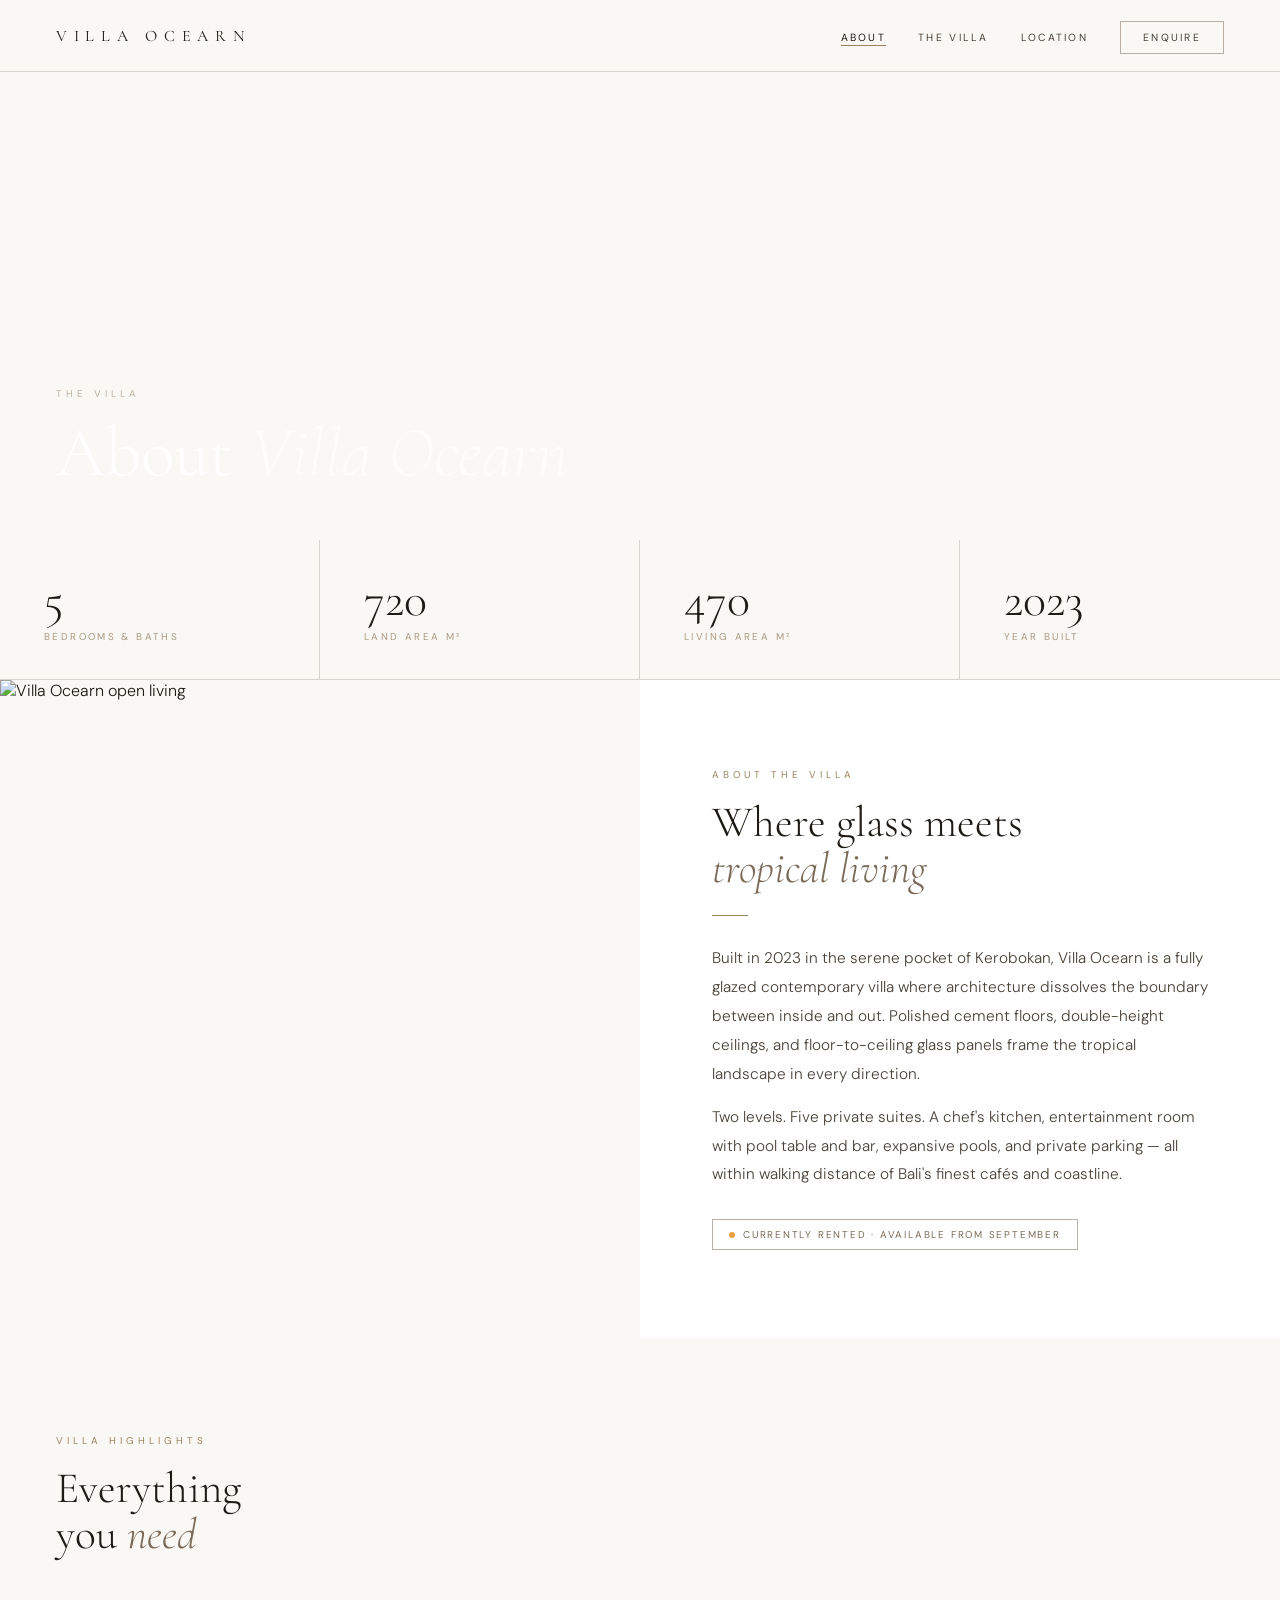
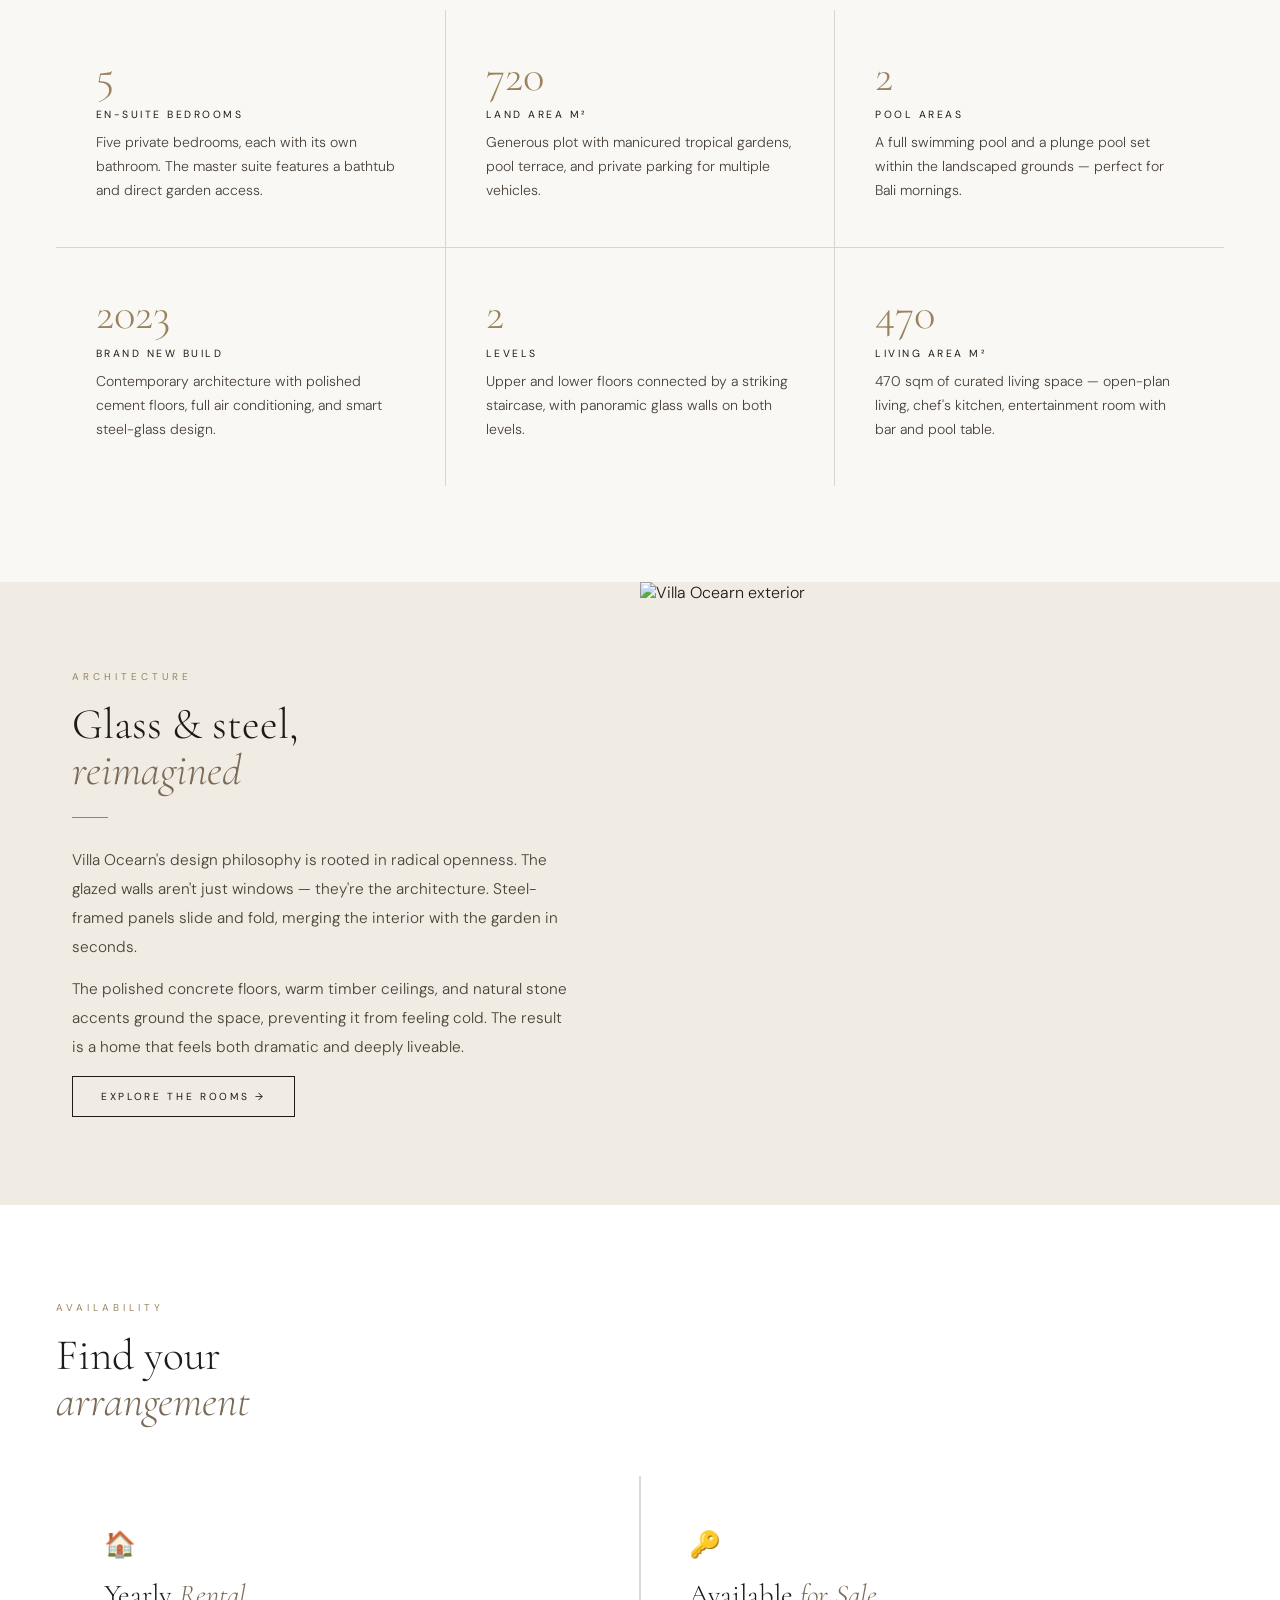
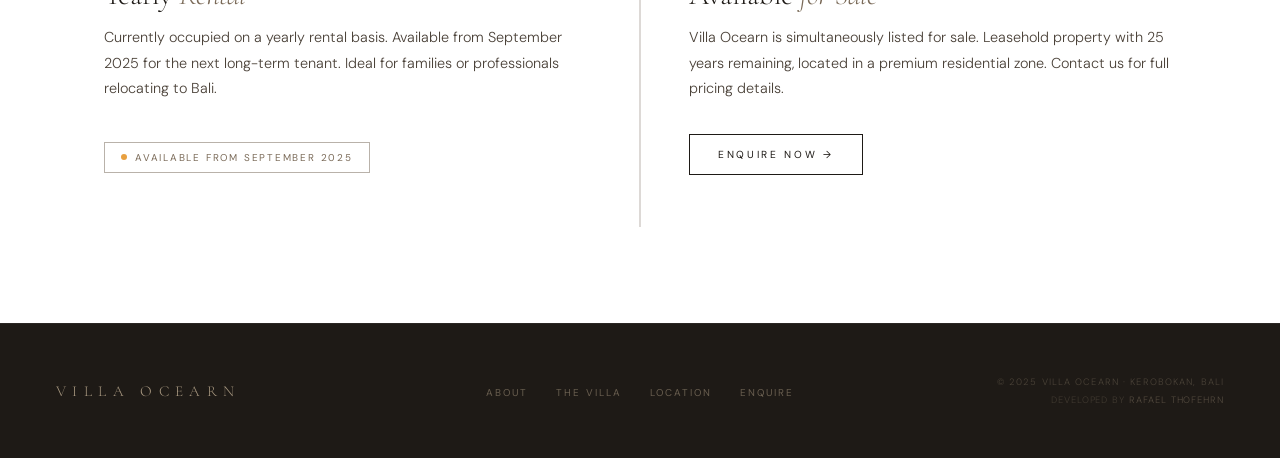
==== about.html @ 399b2f83 "V3" ====
<!DOCTYPE html>
<html lang="en">
<head>
  <meta charset="UTF-8">
  <meta name="viewport" content="width=device-width, initial-scale=1.0">
  <title>About — Villa Ocearn, Kerobokan Bali</title>
  <meta name="description" content="Learn about Villa Ocearn — a brand-new modern glass villa in Kerobokan, Bali. 5 bedrooms, 720m² land, private pool, built 2023.">
  <link rel="preconnect" href="https://fonts.googleapis.com">
  <link rel="preconnect" href="https://fonts.gstatic.com" crossorigin>
  <link href="https://fonts.googleapis.com/css2?family=Cormorant+Garamond:ital,wght@0,300;0,400;1,300;1,400&family=DM+Sans:wght@300;400&display=swap" rel="stylesheet">
  <link rel="stylesheet" href="assets/main.css">
  <style>
    /* ── INTRO SPLIT ── */
    .intro-split {
      display: grid; grid-template-columns: 1fr 1fr;
      min-height: 600px;
    }
    .intro-img { overflow: hidden; }
    .intro-img img { width:100%; height:100%; object-fit:cover; display:block; transition: transform 7s; }
    .intro-img:hover img { transform: scale(1.04); }
    .intro-copy {
      padding: 88px 72px; background: var(--white);
      display: flex; flex-direction: column; justify-content: center;
    }

    /* ── HIGHLIGHTS GRID ── */
    .highlights {
      padding: 96px 56px;
      background: var(--cream);
    }
    .highlights-grid {
      display: grid;
      grid-template-columns: repeat(3, 1fr);
      gap: 1px;
      background: var(--border);
      margin-top: 52px;
    }
    .hl-item {
      background: var(--cream);
      padding: 44px 40px;
    }
    .hl-num {
      font-family: 'Cormorant Garamond', serif;
      font-size: 2.8rem; font-weight: 300;
      color: var(--gold); line-height: 1;
      margin-bottom: 10px;
    }
    .hl-label {
      font-size: 0.65rem; letter-spacing: 0.24em;
      text-transform: uppercase; color: var(--deep);
      font-weight: 400; margin-bottom: 10px;
    }
    .hl-desc { font-size: 0.88rem; line-height: 1.7; color: var(--mid); }

    /* ── STORY SECTION ── */
    .story {
      display: grid; grid-template-columns: 1fr 1fr;
      background: var(--linen);
    }
    .story-img { overflow: hidden; min-height: 480px; }
    .story-img img { width:100%; height:100%; object-fit:cover; display:block; transition: transform 7s; }
    .story-img:hover img { transform: scale(1.04); }
    .story-copy {
      padding: 88px 72px;
      display: flex; flex-direction: column; justify-content: center;
    }

    /* ── AVAILABILITY ── */
    .availability {
      padding: 96px 56px;
      background: var(--white);
    }
    .avail-grid {
      display: grid; grid-template-columns: 1fr 1fr;
      gap: 2px; background: var(--border);
      margin-top: 52px;
    }
    .avail-card {
      background: var(--white);
      padding: 52px 48px;
    }
    .avail-icon {
      font-size: 1.6rem; margin-bottom: 18px;
      display: block;
    }
    .avail-title {
      font-family: 'Cormorant Garamond', serif;
      font-size: 1.8rem; font-weight: 300;
      color: var(--deep); margin-bottom: 14px; line-height: 1.1;
    }
    .avail-title em { font-style: italic; color: var(--warm); }
    .avail-desc { font-size: 0.9rem; line-height: 1.78; color: var(--mid); margin-bottom: 24px; }

    @media (max-width: 960px) {
      .intro-split, .story { grid-template-columns: 1fr; }
      .intro-img, .story-img { aspect-ratio: 16/9; min-height: auto; }
      .intro-copy, .story-copy { padding: 48px 24px; }
      .highlights { padding: 60px 24px; }
      .highlights-grid { grid-template-columns: 1fr 1fr; }
      .availability { padding: 60px 24px; }
      .avail-grid { grid-template-columns: 1fr; }
      .avail-card { padding: 40px 24px; }
    }
    @media (max-width: 540px) {
      .highlights-grid { grid-template-columns: 1fr; }
    }
  </style>
</head>
<body>

<div id="nav-mount"></div>

<!-- PAGE HERO -->
<div class="page-hero">
  <div class="page-hero-bg" style="background-image:url('https://content5.gillesdemunter.com/1027/listing_1027_1721523468_2959.jpg')"></div>
  <div class="page-hero-content">
    <span class="eyebrow">The Villa</span>
    <h1>About <em>Villa Ocearn</em></h1>
  </div>
</div>

<!-- STATS -->
<div class="stats">
  <div class="stat"><div class="stat-n">5</div><div class="stat-l">Bedrooms &amp; Baths</div></div>
  <div class="stat"><div class="stat-n">720</div><div class="stat-l">Land Area m²</div></div>
  <div class="stat"><div class="stat-n">470</div><div class="stat-l">Living Area m²</div></div>
  <div class="stat"><div class="stat-n">2023</div><div class="stat-l">Year Built</div></div>
</div>

<!-- INTRO SPLIT -->
<section class="intro-split">
  <div class="intro-img">
    <img src="https://content1.gillesdemunter.com/1027/listing_1027_1721523468_2959.jpg" alt="Villa Ocearn open living">
  </div>
  <div class="intro-copy reveal">
    <span class="eyebrow">About the Villa</span>
    <h2 class="section-title">Where glass meets<br><em>tropical living</em></h2>
    <div class="divider"></div>
    <p class="body-text">Built in 2023 in the serene pocket of Kerobokan, Villa Ocearn is a fully glazed contemporary villa where architecture dissolves the boundary between inside and out. Polished cement floors, double-height ceilings, and floor-to-ceiling glass panels frame the tropical landscape in every direction.</p>
    <p class="body-text">Two levels. Five private suites. A chef's kitchen, entertainment room with pool table and bar, expansive pools, and private parking — all within walking distance of Bali's finest cafés and coastline.</p>
    <span class="status-chip"><span class="status-dot"></span>Currently rented · Available from September</span>
  </div>
</section>

<!-- HIGHLIGHTS -->
<section class="highlights">
  <div class="reveal">
    <span class="eyebrow">Villa Highlights</span>
    <h2 class="section-title">Everything<br>you <em>need</em></h2>
  </div>
  <div class="highlights-grid">
    <div class="hl-item reveal">
      <div class="hl-num">5</div>
      <div class="hl-label">En-Suite Bedrooms</div>
      <div class="hl-desc">Five private bedrooms, each with its own bathroom. The master suite features a bathtub and direct garden access.</div>
    </div>
    <div class="hl-item reveal">
      <div class="hl-num">720</div>
      <div class="hl-label">Land Area m²</div>
      <div class="hl-desc">Generous plot with manicured tropical gardens, pool terrace, and private parking for multiple vehicles.</div>
    </div>
    <div class="hl-item reveal">
      <div class="hl-num">2</div>
      <div class="hl-label">Pool Areas</div>
      <div class="hl-desc">A full swimming pool and a plunge pool set within the landscaped grounds — perfect for Bali mornings.</div>
    </div>
    <div class="hl-item reveal">
      <div class="hl-num">2023</div>
      <div class="hl-label">Brand New Build</div>
      <div class="hl-desc">Contemporary architecture with polished cement floors, full air conditioning, and smart steel-glass design.</div>
    </div>
    <div class="hl-item reveal">
      <div class="hl-num">2</div>
      <div class="hl-label">Levels</div>
      <div class="hl-desc">Upper and lower floors connected by a striking staircase, with panoramic glass walls on both levels.</div>
    </div>
    <div class="hl-item reveal">
      <div class="hl-num">470</div>
      <div class="hl-label">Living Area m²</div>
      <div class="hl-desc">470 sqm of curated living space — open-plan living, chef's kitchen, entertainment room with bar and pool table.</div>
    </div>
  </div>
</section>

<!-- STORY -->
<section class="story">
  <div class="story-copy reveal">
    <span class="eyebrow">Architecture</span>
    <h2 class="section-title">Glass &amp; steel,<br><em>reimagined</em></h2>
    <div class="divider"></div>
    <p class="body-text">Villa Ocearn's design philosophy is rooted in radical openness. The glazed walls aren't just windows — they're the architecture. Steel-framed panels slide and fold, merging the interior with the garden in seconds.</p>
    <p class="body-text">The polished concrete floors, warm timber ceilings, and natural stone accents ground the space, preventing it from feeling cold. The result is a home that feels both dramatic and deeply liveable.</p>
    <a href="the-villa.html" class="btn-outline">Explore the Rooms →</a>
  </div>
  <div class="story-img">
    <img src="https://content3.gillesdemunter.com/1027/listing_1027_1721523494_1969.jpg" alt="Villa Ocearn exterior">
  </div>
</section>

<!-- AVAILABILITY -->
<section class="availability">
  <div class="reveal">
    <span class="eyebrow">Availability</span>
    <h2 class="section-title">Find your<br><em>arrangement</em></h2>
  </div>
  <div class="avail-grid">
    <div class="avail-card reveal">
      <span class="avail-icon">🏠</span>
      <h3 class="avail-title">Yearly <em>Rental</em></h3>
      <p class="avail-desc">Currently occupied on a yearly rental basis. Available from September 2025 for the next long-term tenant. Ideal for families or professionals relocating to Bali.</p>
      <span class="status-chip"><span class="status-dot"></span>Available from September 2025</span>
    </div>
    <div class="avail-card reveal">
      <span class="avail-icon">🔑</span>
      <h3 class="avail-title">Available <em>for Sale</em></h3>
      <p class="avail-desc">Villa Ocearn is simultaneously listed for sale. Leasehold property with 25 years remaining, located in a premium residential zone. Contact us for full pricing details.</p>
      <a href="enquire.html" class="btn-outline" style="margin-top:8px">Enquire Now →</a>
    </div>
  </div>
</section>

<div id="footer-mount"></div>
<script src="assets/components.js"></script>
</body>
</html>
---- assets/main.css ----
/* ═══════════════════════════════════════════════════════
   VILLA OCEARN — main.css
   Shared styles across all pages
   ═══════════════════════════════════════════════════════ */

*, *::before, *::after { margin: 0; padding: 0; box-sizing: border-box; }

:root {
  --cream:   #FAF8F5;
  --white:   #FFFFFF;
  --linen:   #F0EBE3;
  --stone:   #A89880;        /* bumped contrast from C4B8A8 */
  --warm:    #7A6A58;        /* bumped contrast */
  --deep:    #1E1A16;        /* richer black */
  --mid:     #4A4138;        /* bumped from 5A5148 */
  --gold:    #9A8460;        /* bumped from B09A7A */
  --border:  rgba(100,85,68,0.22);   /* more visible */
  --border-strong: rgba(100,85,68,0.45);
}

html { scroll-behavior: smooth; }

body {
  background: var(--cream);
  color: var(--deep);
  font-family: 'DM Sans', sans-serif;
  font-weight: 300;
  overflow-x: hidden;
  -webkit-font-smoothing: antialiased;
}

/* ─── NAV ─── */
nav {
  position: fixed;
  top: 0; left: 0; right: 0;
  z-index: 200;
  display: flex;
  justify-content: space-between;
  align-items: center;
  padding: 0 56px;
  height: 72px;
  background: rgba(250,248,245,0.95);
  backdrop-filter: blur(18px);
  border-bottom: 1px solid var(--border);
  transition: background 0.4s, border-color 0.4s;
}
nav.on-hero {
  background: transparent;
  border-bottom-color: transparent;
}
nav.on-hero .nav-logo { color: #fff; }
nav.on-hero .nav-links a { color: rgba(255,255,255,0.78); }
nav.on-hero .nav-links a:hover { color: #fff; }
nav.on-hero .nav-cta-link { border-color: rgba(255,255,255,0.55) !important; color: #fff !important; }
nav.on-hero .hamburger span { background: #fff; }

.nav-logo {
  font-family: 'Cormorant Garamond', serif;
  font-size: 1rem;
  font-weight: 400;
  letter-spacing: 0.42em;
  text-transform: uppercase;
  color: var(--deep);
  text-decoration: none;
  cursor: pointer;
  transition: color 0.3s;
  background: none;
  border: none;
  font-family: 'Cormorant Garamond', serif;
}
.nav-links {
  display: flex;
  gap: 32px;
  list-style: none;
  align-items: center;
}
.nav-links a {
  font-size: 0.65rem;       /* slightly larger */
  letter-spacing: 0.22em;
  text-transform: uppercase;
  color: var(--mid);
  text-decoration: none;
  font-family: 'DM Sans', sans-serif;
  font-weight: 400;         /* bumped from 300 */
  transition: color 0.3s;
}
.nav-links a:hover,
.nav-links a.active { color: var(--deep); }
.nav-links a.active { border-bottom: 1px solid var(--gold); padding-bottom: 1px; }
.nav-cta-link {
  padding: 9px 22px !important;
  border: 1px solid var(--border-strong) !important;
  transition: background 0.3s, color 0.3s, border-color 0.3s !important;
}
.nav-cta-link:hover { background: var(--deep) !important; color: var(--cream) !important; border-color: var(--deep) !important; }

.hamburger {
  display: none;
  flex-direction: column;
  gap: 5px;
  cursor: pointer;
  padding: 4px;
  background: none;
  border: none;
}
.hamburger span {
  display: block;
  width: 24px;
  height: 1.5px;
  background: var(--deep);
  transition: transform 0.35s, opacity 0.35s, background 0.3s;
}
.hamburger.open span:nth-child(1) { transform: translateY(6.5px) rotate(45deg); }
.hamburger.open span:nth-child(2) { opacity: 0; }
.hamburger.open span:nth-child(3) { transform: translateY(-6.5px) rotate(-45deg); }

.mobile-menu {
  display: none;
  position: fixed; inset: 0;
  background: var(--cream);
  z-index: 250;
  flex-direction: column;
  align-items: center;
  justify-content: center;
  gap: 28px;
}
.mobile-menu.open { display: flex; }
.mobile-menu a {
  font-family: 'Cormorant Garamond', serif;
  font-size: 2.6rem;
  font-weight: 300;
  letter-spacing: 0.06em;
  color: var(--deep);
  text-decoration: none;
  transition: color 0.3s;
}
.mobile-menu a:hover { color: var(--warm); }
.mobile-menu .m-loc {
  font-family: 'DM Sans', sans-serif;
  font-size: 0.65rem;
  font-weight: 400;
  letter-spacing: 0.32em;
  text-transform: uppercase;
  color: var(--stone);
  margin-top: -16px;
}

/* ─── FOOTER ─── */
footer {
  padding: 52px 56px;
  background: var(--deep);
  display: grid;
  grid-template-columns: 1fr auto 1fr;
  align-items: center;
  gap: 24px;
  border-top: 1px solid rgba(255,255,255,0.06);
}
.foot-logo {
  font-family: 'Cormorant Garamond', serif;
  font-size: 0.95rem;
  font-weight: 300;
  letter-spacing: 0.42em;
  text-transform: uppercase;
  color: var(--stone);
}
.foot-nav {
  display: flex;
  gap: 28px;
  list-style: none;
  justify-content: center;
}
.foot-nav a {
  font-size: 0.62rem;
  letter-spacing: 0.2em;
  text-transform: uppercase;
  color: rgba(168,152,128,0.55);
  text-decoration: none;
  font-weight: 400;
  transition: color 0.3s;
}
.foot-nav a:hover { color: var(--stone); }
.foot-meta {
  display: flex;
  flex-direction: column;
  align-items: flex-end;
  gap: 6px;
}
.foot-copy {
  font-size: 0.58rem;
  letter-spacing: 0.12em;
  color: rgba(168,152,128,0.32);
  text-transform: uppercase;
}
.foot-credit {
  font-size: 0.58rem;
  letter-spacing: 0.1em;
  color: rgba(168,152,128,0.25);
  text-transform: uppercase;
}
.foot-credit a {
  color: rgba(168,152,128,0.38);
  text-decoration: none;
  transition: color 0.3s;
}
.foot-credit a:hover { color: var(--stone); }

/* ─── SHARED TYPOGRAPHY ─── */
.eyebrow {
  display: block;
  font-size: 0.62rem;        /* bumped */
  letter-spacing: 0.4em;
  text-transform: uppercase;
  color: var(--gold);
  margin-bottom: 18px;
  font-weight: 400;
}
.section-title {
  font-family: 'Cormorant Garamond', serif;
  font-size: clamp(2rem, 3.4vw, 3.2rem);
  font-weight: 300;
  line-height: 1.06;
  color: var(--deep);
  margin-bottom: 24px;
}
.section-title em { font-style: italic; color: var(--warm); }
.divider { width: 36px; height: 1px; background: var(--gold); margin-bottom: 28px; }
.body-text {
  font-size: 0.96rem;
  line-height: 1.88;
  color: var(--mid);
  margin-bottom: 14px;
}

/* ─── SHARED BUTTONS ─── */
.btn-outline {
  display: inline-flex;
  align-items: center;
  gap: 10px;
  padding: 13px 28px;
  border: 1.5px solid var(--deep);   /* thicker border */
  color: var(--deep);
  font-family: 'DM Sans', sans-serif;
  font-size: 0.64rem;
  letter-spacing: 0.26em;
  text-transform: uppercase;
  text-decoration: none;
  cursor: pointer;
  background: none;
  font-weight: 400;
  transition: background 0.3s, color 0.3s;
  width: fit-content;
}
.btn-outline:hover { background: var(--deep); color: var(--cream); }

.btn-main {
  display: inline-flex;
  align-items: center;
  gap: 12px;
  padding: 17px 42px;
  background: var(--cream);
  color: var(--deep);
  font-family: 'DM Sans', sans-serif;
  font-size: 0.66rem;
  letter-spacing: 0.28em;
  text-transform: uppercase;
  text-decoration: none;
  font-weight: 400;
  transition: background 0.3s;
}
.btn-main:hover { background: var(--linen); }
.btn-main.dark { background: var(--deep); color: var(--cream); }
.btn-main.dark:hover { background: var(--mid); }

/* ─── SHARED TAGS ─── */
.tags { display: flex; flex-wrap: wrap; gap: 8px; }
.tag {
  font-size: 0.62rem;       /* bumped */
  letter-spacing: 0.16em;
  text-transform: uppercase;
  padding: 6px 15px;
  border: 1px solid var(--border-strong);
  color: var(--mid);
  font-weight: 400;
  transition: border-color 0.3s, color 0.3s;
}
.tag:hover { border-color: var(--warm); color: var(--warm); }

/* ─── SHARED LABELS ─── */
.nearby-lbl {
  display: block;
  font-size: 0.6rem;
  letter-spacing: 0.38em;
  text-transform: uppercase;
  color: var(--gold);
  margin: 22px 0 10px;
  font-weight: 400;
}
.status-chip {
  display: inline-flex;
  align-items: center;
  gap: 8px;
  font-size: 0.62rem;
  letter-spacing: 0.18em;
  text-transform: uppercase;
  color: var(--warm);
  border: 1px solid var(--border-strong);
  padding: 8px 16px;
  margin-top: 16px;
  width: fit-content;
  font-weight: 400;
}
.status-dot { width: 6px; height: 6px; border-radius: 50%; background: #e8a040; flex-shrink: 0; }

/* ─── SCROLL REVEAL ─── */
.reveal {
  opacity: 0;
  transform: translateY(18px);
  transition: opacity 0.72s ease, transform 0.72s ease;
}
.reveal.vis { opacity: 1; transform: none; }

/* ─── STATS STRIP ─── */
.stats {
  display: grid;
  grid-template-columns: repeat(4, 1fr);
  border-bottom: 1px solid var(--border);
}
.stat {
  padding: 36px 44px;
  border-right: 1px solid var(--border);
  opacity: 0;
  transform: translateY(14px);
  transition: opacity 0.6s, transform 0.6s;
}
.stat:last-child { border-right: none; }
.stat.vis { opacity: 1; transform: none; }
.stat-n {
  font-family: 'Cormorant Garamond', serif;
  font-size: 3rem;
  font-weight: 300;
  color: var(--deep);
  line-height: 1;
  margin-bottom: 6px;
}
.stat-l {
  font-size: 0.62rem;    /* bumped */
  letter-spacing: 0.24em;
  text-transform: uppercase;
  color: var(--stone);
  font-weight: 400;
}

/* ─── PAGE HERO (inner pages) ─── */
.page-hero {
  position: relative;
  height: 52vh;
  min-height: 360px;
  display: flex;
  align-items: flex-end;
  overflow: hidden;
  margin-top: 72px;
}
.page-hero-bg {
  position: absolute; inset: 0;
  background-size: cover;
  background-position: center;
  filter: brightness(0.4);
  transition: transform 8s ease;
}
.page-hero:hover .page-hero-bg { transform: scale(1.04); }
.page-hero-content {
  position: relative; z-index: 2;
  padding: 0 56px 52px;
}
.page-hero-content .eyebrow { color: rgba(168,152,128,0.7); }
.page-hero-content h1 {
  font-family: 'Cormorant Garamond', serif;
  font-size: clamp(2.6rem, 5.5vw, 4.8rem);
  font-weight: 300;
  color: #fff;
  line-height: 1;
}
.page-hero-content h1 em { font-style: italic; color: rgba(255,255,255,0.65); }

/* ─── LIGHTBOX ─── */
.lightbox {
  display: none; position: fixed; inset: 0;
  z-index: 1000;
  background: rgba(18,14,11,0.97);
  align-items: center; justify-content: center; flex-direction: column;
}
.lightbox.open { display: flex; }
.lb-img { max-width: 86vw; max-height: 78vh; object-fit: contain; }
.lb-close {
  position: absolute; top: 24px; right: 30px;
  background: none; border: none;
  color: rgba(168,152,128,0.65);
  font-size: 0.64rem; letter-spacing: 0.24em;
  text-transform: uppercase; cursor: pointer;
  font-family: 'DM Sans', sans-serif;
  font-weight: 400;
  transition: color 0.3s;
}
.lb-close:hover { color: var(--cream); }
.lb-nav { display: flex; gap: 10px; margin-top: 18px; }
.lb-btn {
  background: none; border: 1px solid rgba(168,152,128,0.25);
  color: rgba(168,152,128,0.65); padding: 9px 20px;
  font-size: 0.6rem; letter-spacing: 0.24em; text-transform: uppercase;
  cursor: pointer; font-family: 'DM Sans', sans-serif;
  font-weight: 400;
  transition: all 0.3s;
}
.lb-btn:hover { border-color: var(--cream); color: var(--cream); }
.lb-ct { font-size: 0.6rem; letter-spacing: 0.24em; color: rgba(168,152,128,0.38); margin-top: 12px; font-family: 'DM Sans', sans-serif; }

/* ─── AMENITIES CAROUSEL ─── */
.carousel-wrap { overflow: hidden; }
.carousel-track {
  display: flex;
  gap: 20px;
  transition: transform 0.6s cubic-bezier(.4,0,.2,1);
}
.amenity-card {
  background: var(--white);
  overflow: hidden;
  border: 1px solid var(--border);
  flex-shrink: 0;
}
.amenity-img {
  width: 100%; aspect-ratio: 4/3;
  object-fit: cover; display: block;
  transition: transform 0.6s;
}
.amenity-card:hover .amenity-img { transform: scale(1.04); }
.amenity-info { padding: 22px 26px 28px; }
.amenity-name {
  font-size: 0.65rem;     /* bumped */
  letter-spacing: 0.24em;
  text-transform: uppercase;
  color: var(--deep);
  font-weight: 400;
  margin-bottom: 9px;
}
.amenity-desc { font-size: 0.88rem; line-height: 1.7; color: var(--mid); }

.carousel-controls {
  display: flex;
  justify-content: space-between;
  align-items: center;
  padding: 24px 0 0;
}
.carousel-dots { display: flex; gap: 6px; }
.cdot {
  width: 22px; height: 1.5px;   /* slightly thicker */
  background: var(--stone);
  cursor: pointer;
  transition: width 0.3s, background 0.3s;
}
.cdot.active { width: 46px; background: var(--deep); }
.cnav { display: flex; gap: 8px; }
.cnav-btn {
  width: 44px; height: 44px;
  border: 1.5px solid var(--border-strong);
  background: none; cursor: pointer;
  display: flex; align-items: center; justify-content: center;
  color: var(--mid); font-size: 1rem;
  transition: background 0.3s, border-color 0.3s, color 0.3s;
}
.cnav-btn:hover { background: var(--deep); border-color: var(--deep); color: #fff; }

/* ─── GALLERY GRID TYPES ─── */
.gg { display: grid; gap: 4px; }
.gg.c2 { grid-template-columns: 1fr 1fr; }
.gg.c3 { grid-template-columns: repeat(3, 1fr); }
.gg.c4 { grid-template-columns: repeat(4, 1fr); }
.gg.mx  { grid-template-columns: 7fr 5fr; }
.gg.mx2 { grid-template-columns: 5fr 7fr; }
.gg.c2  .gi { aspect-ratio: 3/2; }
.gg.c3  .gi { aspect-ratio: 4/3; }
.gg.c4  .gi { aspect-ratio: 4/3; }
.gg.mx  .gi:first-child { aspect-ratio: 16/10; }
.gg.mx  .gi:last-child  { aspect-ratio: 3/4; }
.gg.mx2 .gi:first-child { aspect-ratio: 3/4; }
.gg.mx2 .gi:last-child  { aspect-ratio: 16/10; }
.row-gap { margin-bottom: 4px; }

.gi { overflow: hidden; position: relative; cursor: pointer; }
.gi img { width:100%; height:100%; object-fit:cover; display:block; transition: transform 0.6s cubic-bezier(.25,.46,.45,.94); }
.gi:hover img { transform: scale(1.05); }
.gi .ov { position:absolute; inset:0; background:rgba(30,26,22,0); display:flex; align-items:center; justify-content:center; transition: background 0.4s; }
.gi:hover .ov { background: rgba(30,26,22,0.18); }
.ov-plus {
  width: 38px; height: 38px;
  border: 1px solid rgba(255,255,255,0);
  border-radius: 50%;
  display: flex; align-items: center; justify-content: center;
  color: rgba(255,255,255,0); font-size: 1.1rem;
  transition: all 0.4s;
}
.gi:hover .ov-plus { border-color: rgba(255,255,255,0.8); color: rgba(255,255,255,0.9); }

/* ─── ENQUIRY SECTION ─── */
.enquiry-section {
  position: relative;
  overflow: hidden;
  min-height: 55vh;
  display: flex;
  align-items: center;
  justify-content: center;
}
.enq-bg {
  position: absolute; inset: 0;
  background-size: cover; background-position: center;
  filter: brightness(0.26) saturate(0.7);
}
.enq-content {
  position: relative; z-index: 2;
  text-align: center;
  padding: 80px 24px;
}
.enq-content .eyebrow { color: rgba(168,152,128,0.7); text-align: center; }
.enq-title {
  font-family: 'Cormorant Garamond', serif;
  font-size: clamp(3rem, 6.5vw, 6rem);
  font-weight: 300;
  color: #fff;
  line-height: 1;
  margin-bottom: 16px;
}
.enq-title em { font-style: italic; color: rgba(168,152,128,0.85); }
.enq-sub {
  font-size: 0.7rem;
  letter-spacing: 0.26em;
  text-transform: uppercase;
  color: rgba(168,152,128,0.55);
  margin-bottom: 32px;
  font-weight: 400;
}
.enq-status {
  display: inline-flex;
  align-items: center;
  gap: 8px;
  font-size: 0.62rem;
  letter-spacing: 0.18em;
  text-transform: uppercase;
  color: rgba(168,152,128,0.6);
  border: 1px solid rgba(168,152,128,0.22);
  padding: 8px 18px;
  margin-bottom: 36px;
  font-weight: 400;
}
.enq-status::before { content: ''; width: 6px; height: 6px; border-radius: 50%; background: #e8a040; }

/* ─── RESPONSIVE ─── */
@media (max-width: 960px) {
  nav { padding: 0 24px; }
  .nav-links { display: none; }
  .hamburger { display: flex; }

  footer { grid-template-columns: 1fr; gap: 20px; padding: 40px 24px; }
  .foot-nav { justify-content: flex-start; flex-wrap: wrap; }
  .foot-meta { align-items: flex-start; }

  .stats { grid-template-columns: 1fr 1fr; }
  .stat:nth-child(2) { border-right: none; }
  .stat:nth-child(3) { border-right: 1px solid var(--border); }

  .page-hero-content { padding: 0 24px 36px; }

  .gg.c3, .gg.c4 { grid-template-columns: 1fr 1fr; }
  .gg.mx, .gg.mx2 { grid-template-columns: 1fr; }
  .gg.mx .gi:first-child, .gg.mx .gi:last-child,
  .gg.mx2 .gi:first-child, .gg.mx2 .gi:last-child { aspect-ratio: 16/9; }
}
@media (max-width: 540px) {
  .gg.c2, .gg.c3, .gg.c4 { grid-template-columns: 1fr; }
  .gg.c2 .gi, .gg.c3 .gi, .gg.c4 .gi { aspect-ratio: 16/9; }
  .stat { padding: 22px 20px; }
  .stat-n { font-size: 2.4rem; }
}
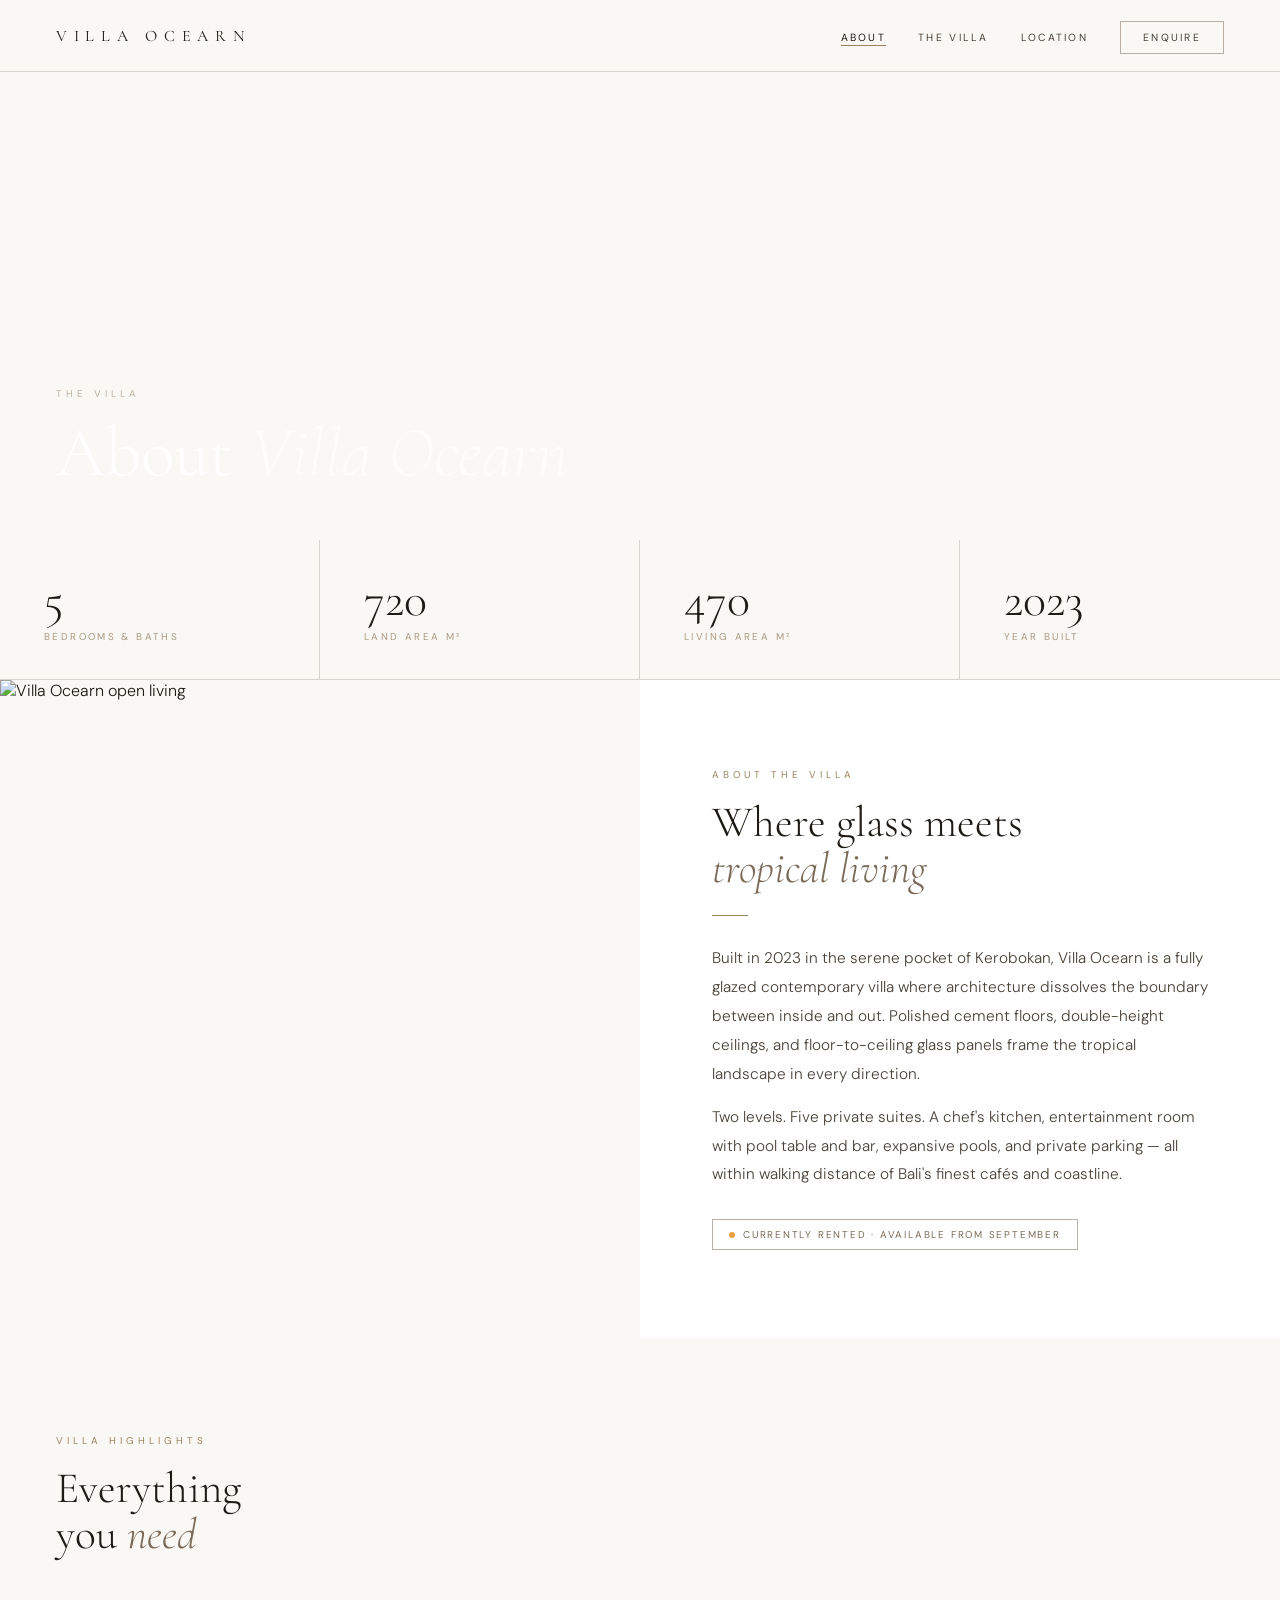
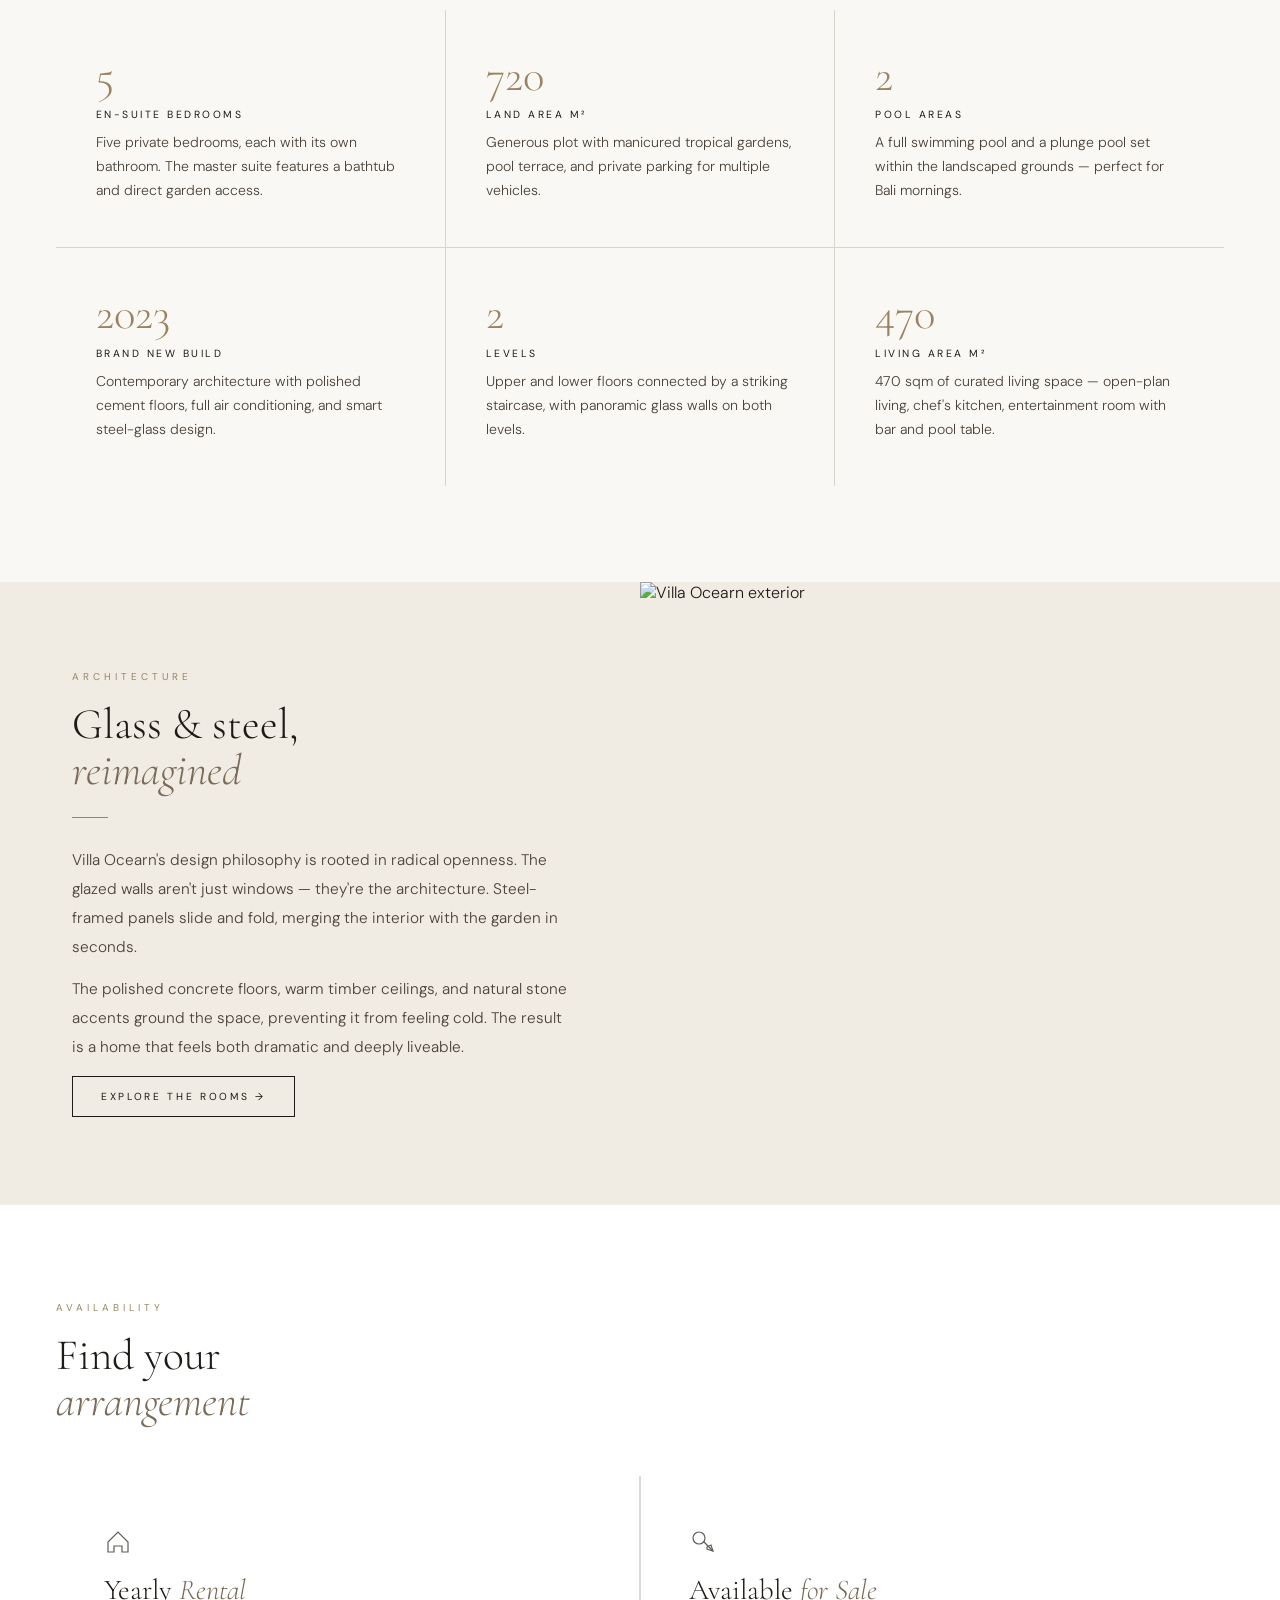
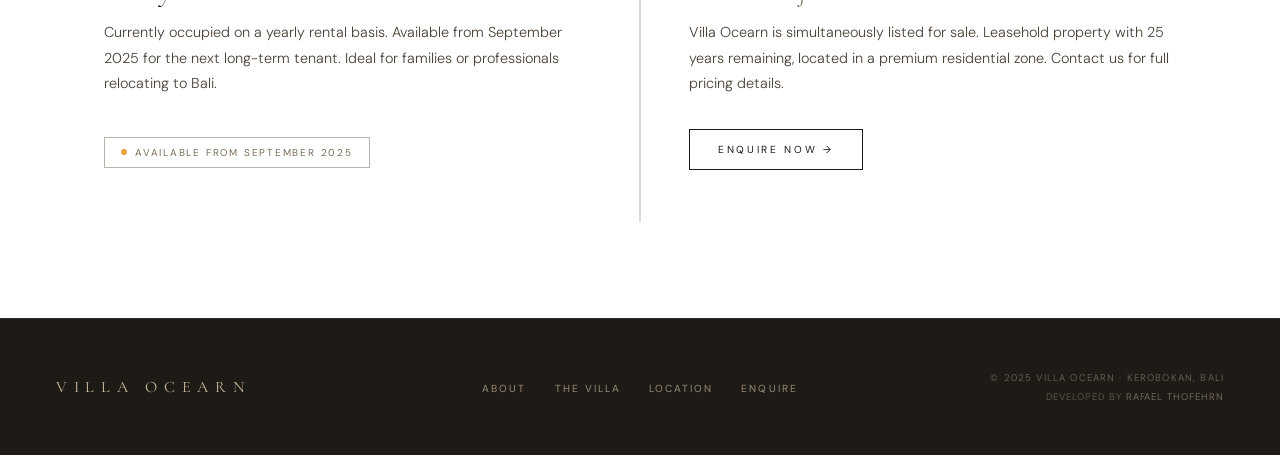
==== commit 3833dcfd: "v4" ====
--- a/about.html
+++ b/about.html
@@ -205,13 +205,19 @@
   </div>
   <div class="avail-grid">
     <div class="avail-card reveal">
-      <span class="avail-icon">🏠</span>
+      <svg class="icon-minimal" width="28" height="28" viewBox="0 0 28 28" fill="none" xmlns="http://www.w3.org/2000/svg">
+        <path d="M4 14L14 4L24 14V24H18V18H10V24H4V14Z" stroke="#2C2620" stroke-width="1.2" fill="none"/>
+      </svg>
       <h3 class="avail-title">Yearly <em>Rental</em></h3>
       <p class="avail-desc">Currently occupied on a yearly rental basis. Available from September 2025 for the next long-term tenant. Ideal for families or professionals relocating to Bali.</p>
       <span class="status-chip"><span class="status-dot"></span>Available from September 2025</span>
     </div>
     <div class="avail-card reveal">
-      <span class="avail-icon">🔑</span>
+      <svg class="icon-minimal" width="28" height="28" viewBox="0 0 28 28" fill="none" xmlns="http://www.w3.org/2000/svg">
+        <circle cx="10" cy="10" r="6" stroke="#2C2620" stroke-width="1.2" fill="none"/>
+        <path d="M14.5 13.5L24 23" stroke="#2C2620" stroke-width="1.2"/>
+        <path d="M18 19L22 17L24 23L18 21L18 19Z" stroke="#2C2620" stroke-width="1.2" fill="none"/>
+      </svg>
       <h3 class="avail-title">Available <em>for Sale</em></h3>
       <p class="avail-desc">Villa Ocearn is simultaneously listed for sale. Leasehold property with 25 years remaining, located in a premium residential zone. Contact us for full pricing details.</p>
       <a href="enquire.html" class="btn-outline" style="margin-top:8px">Enquire Now →</a>
--- a/assets/main.css
+++ b/assets/main.css
@@ -153,15 +153,15 @@
   grid-template-columns: 1fr auto 1fr;
   align-items: center;
   gap: 24px;
-  border-top: 1px solid rgba(255,255,255,0.06);
+  border-top: 1px solid rgba(255,255,255,0.08);
 }
 .foot-logo {
   font-family: 'Cormorant Garamond', serif;
-  font-size: 0.95rem;
-  font-weight: 300;
+  font-size: 1rem;
+  font-weight: 400;
   letter-spacing: 0.42em;
   text-transform: uppercase;
-  color: var(--stone);
+  color: #C8B99A;           /* stronger, warm off-white */
 }
 .foot-nav {
   display: flex;
@@ -170,15 +170,15 @@
   justify-content: center;
 }
 .foot-nav a {
-  font-size: 0.62rem;
+  font-size: 0.64rem;
   letter-spacing: 0.2em;
   text-transform: uppercase;
-  color: rgba(168,152,128,0.55);
+  color: rgba(200,185,154,0.72);   /* clearly readable */
   text-decoration: none;
   font-weight: 400;
   transition: color 0.3s;
 }
-.foot-nav a:hover { color: var(--stone); }
+.foot-nav a:hover { color: #C8B99A; }
 .foot-meta {
   display: flex;
   flex-direction: column;
@@ -186,23 +186,23 @@
   gap: 6px;
 }
 .foot-copy {
-  font-size: 0.58rem;
+  font-size: 0.6rem;
   letter-spacing: 0.12em;
-  color: rgba(168,152,128,0.32);
+  color: rgba(200,185,154,0.5);
   text-transform: uppercase;
 }
 .foot-credit {
-  font-size: 0.58rem;
+  font-size: 0.6rem;
   letter-spacing: 0.1em;
-  color: rgba(168,152,128,0.25);
+  color: rgba(200,185,154,0.42);
   text-transform: uppercase;
 }
 .foot-credit a {
-  color: rgba(168,152,128,0.38);
+  color: rgba(200,185,154,0.58);
   text-decoration: none;
   transition: color 0.3s;
 }
-.foot-credit a:hover { color: var(--stone); }
+.foot-credit a:hover { color: #C8B99A; }
 
 /* ─── SHARED TYPOGRAPHY ─── */
 .eyebrow {
@@ -470,7 +470,7 @@
 .cnav-btn:hover { background: var(--deep); border-color: var(--deep); color: #fff; }
 
 /* ─── GALLERY GRID TYPES ─── */
-.gg { display: grid; gap: 4px; }
+.gg { display: grid; gap: 0; }
 .gg.c2 { grid-template-columns: 1fr 1fr; }
 .gg.c3 { grid-template-columns: repeat(3, 1fr); }
 .gg.c4 { grid-template-columns: repeat(4, 1fr); }
@@ -483,7 +483,7 @@
 .gg.mx  .gi:last-child  { aspect-ratio: 3/4; }
 .gg.mx2 .gi:first-child { aspect-ratio: 3/4; }
 .gg.mx2 .gi:last-child  { aspect-ratio: 16/10; }
-.row-gap { margin-bottom: 4px; }
+.row-gap { margin-bottom: 0; }
 
 .gi { overflow: hidden; position: relative; cursor: pointer; }
 .gi img { width:100%; height:100%; object-fit:cover; display:block; transition: transform 0.6s cubic-bezier(.25,.46,.45,.94); }
@@ -552,6 +552,23 @@
 }
 .enq-status::before { content: ''; width: 6px; height: 6px; border-radius: 50%; background: #e8a040; }
 
+/* ─── SHARED PAGE CTA STRIP ─── */
+.page-cta-strip {
+  padding: 64px 56px;
+  text-align: center;
+  background: var(--linen);
+  border-top: 1px solid var(--border);
+}
+.page-cta-strip .eyebrow { text-align: center; }
+.page-cta-strip h2 { font-size: 2rem; text-align: center; margin-bottom: 28px; }
+
+/* ─── INLINE SVG ICONS (replaces emoji) ─── */
+.icon-minimal {
+  display: block;
+  margin-bottom: 18px;
+  opacity: 0.75;
+}
+
 /* ─── RESPONSIVE ─── */
 @media (max-width: 960px) {
   nav { padding: 0 24px; }
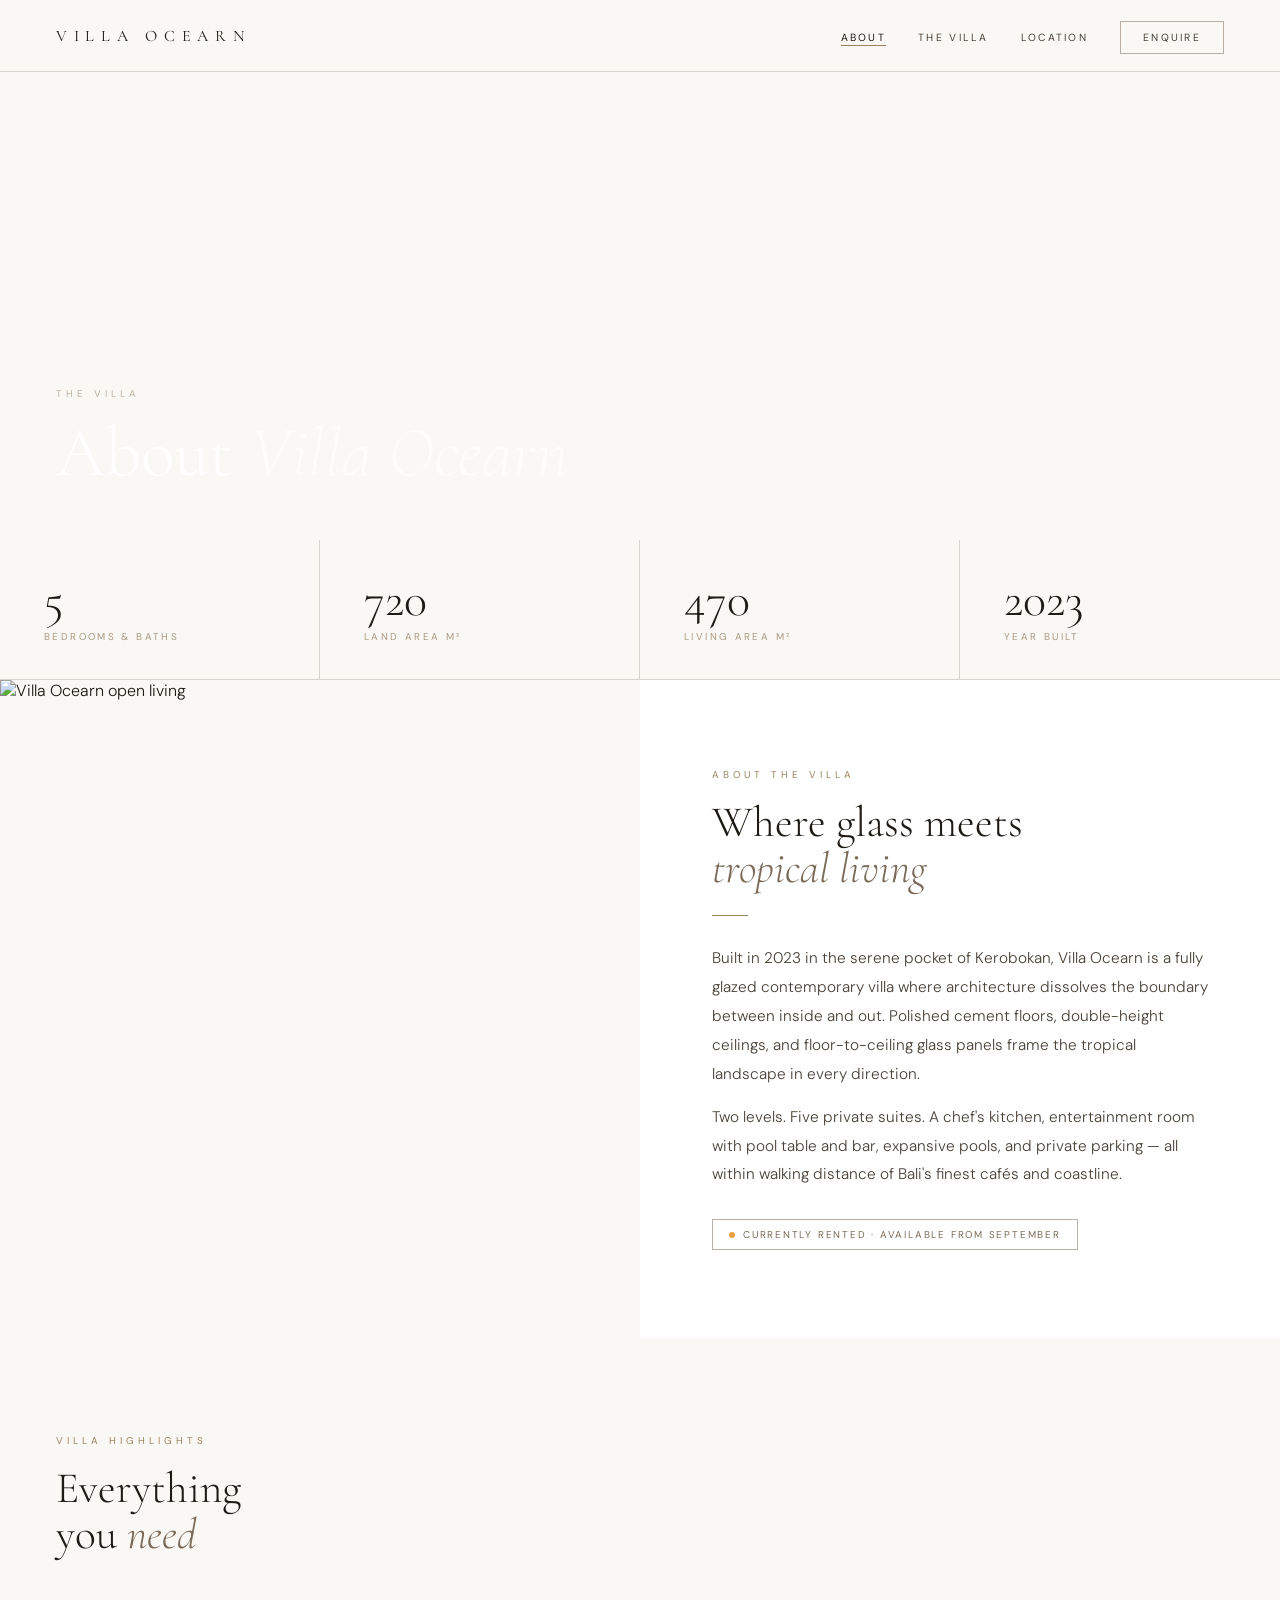
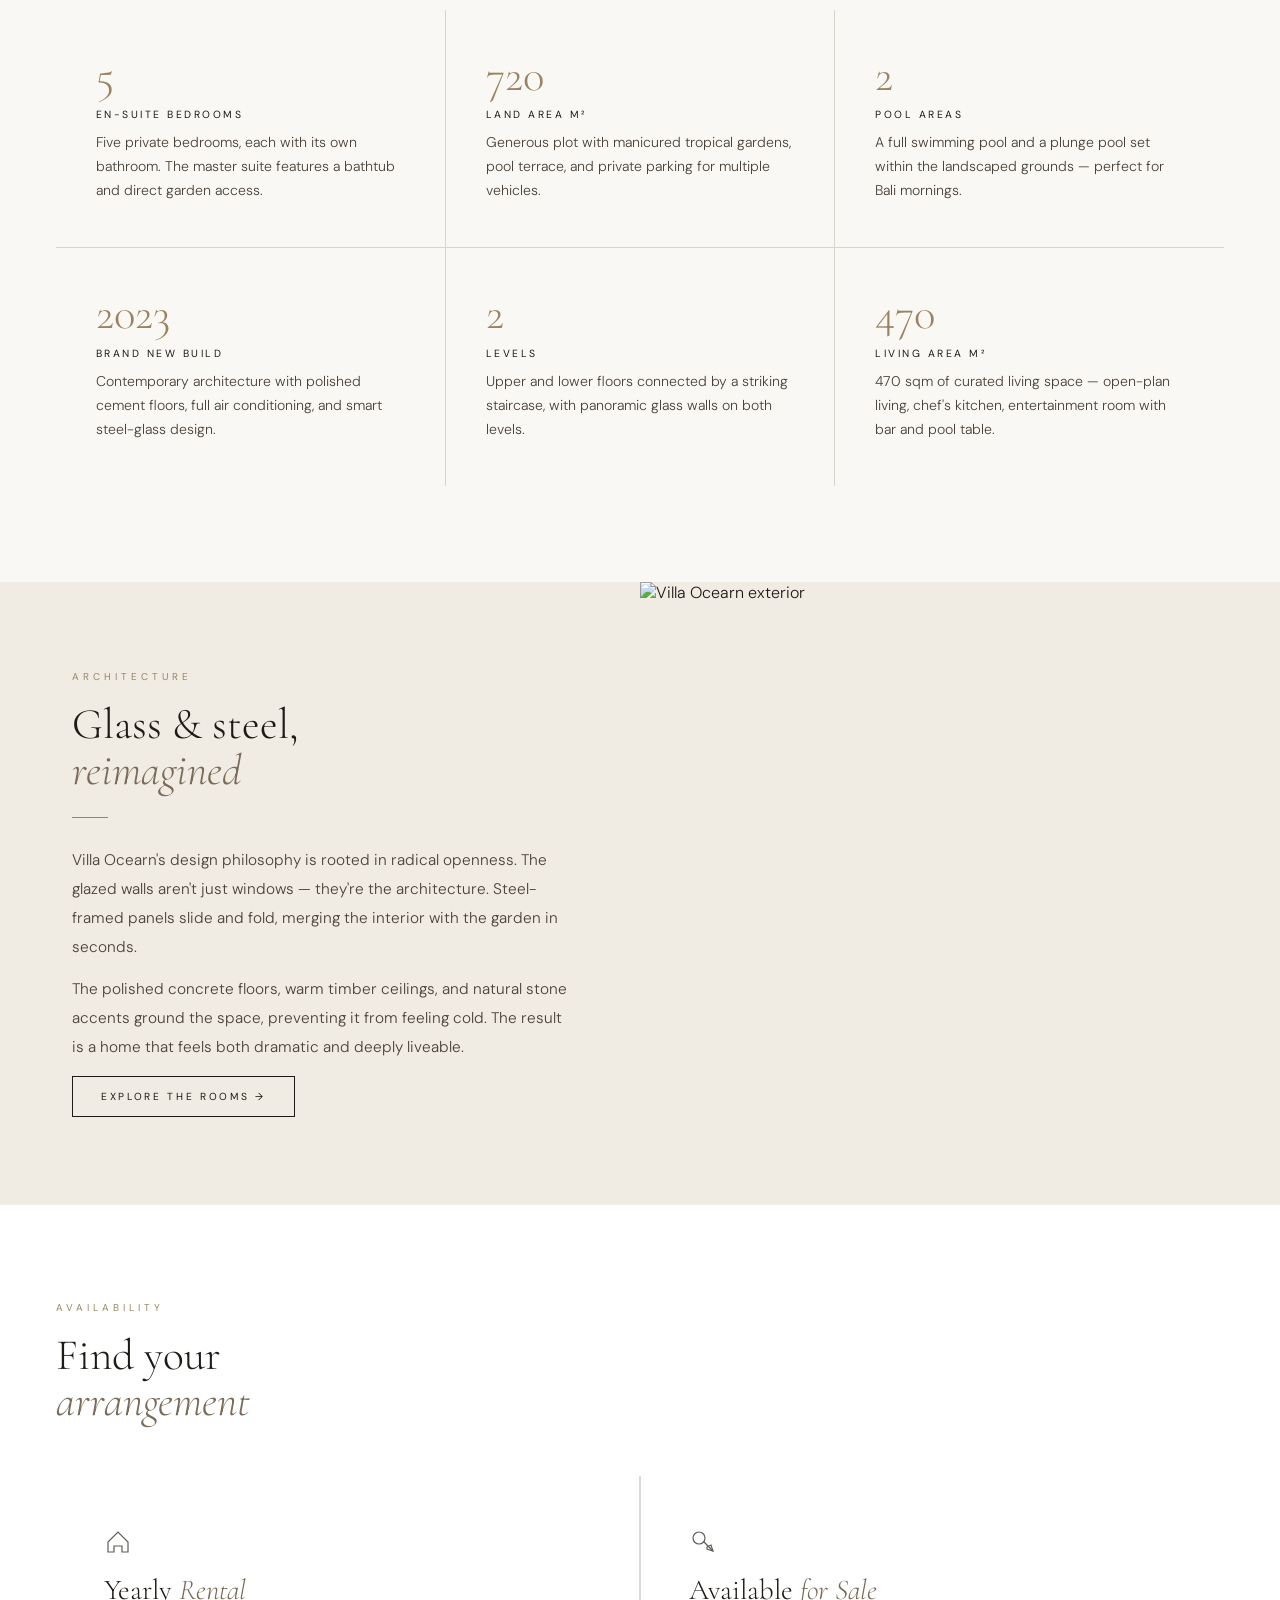
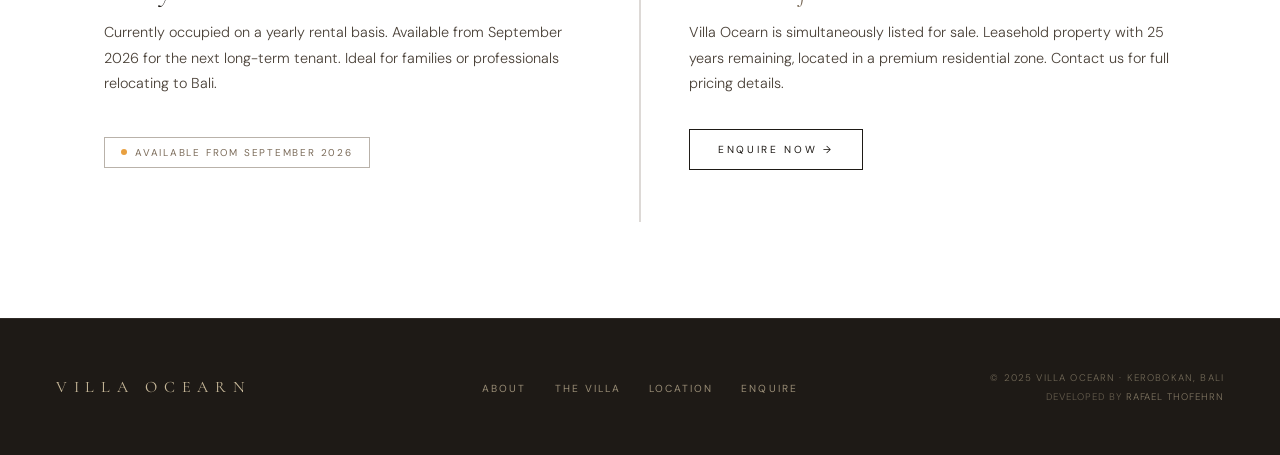
==== commit d5f02c70: "Update about.html" ====
--- a/about.html
+++ b/about.html
@@ -209,8 +209,8 @@
         <path d="M4 14L14 4L24 14V24H18V18H10V24H4V14Z" stroke="#2C2620" stroke-width="1.2" fill="none"/>
       </svg>
       <h3 class="avail-title">Yearly <em>Rental</em></h3>
-      <p class="avail-desc">Currently occupied on a yearly rental basis. Available from September 2025 for the next long-term tenant. Ideal for families or professionals relocating to Bali.</p>
-      <span class="status-chip"><span class="status-dot"></span>Available from September 2025</span>
+      <p class="avail-desc">Currently occupied on a yearly rental basis. Available from September 2026 for the next long-term tenant. Ideal for families or professionals relocating to Bali.</p>
+      <span class="status-chip"><span class="status-dot"></span>Available from September 2026</span>
     </div>
     <div class="avail-card reveal">
       <svg class="icon-minimal" width="28" height="28" viewBox="0 0 28 28" fill="none" xmlns="http://www.w3.org/2000/svg">
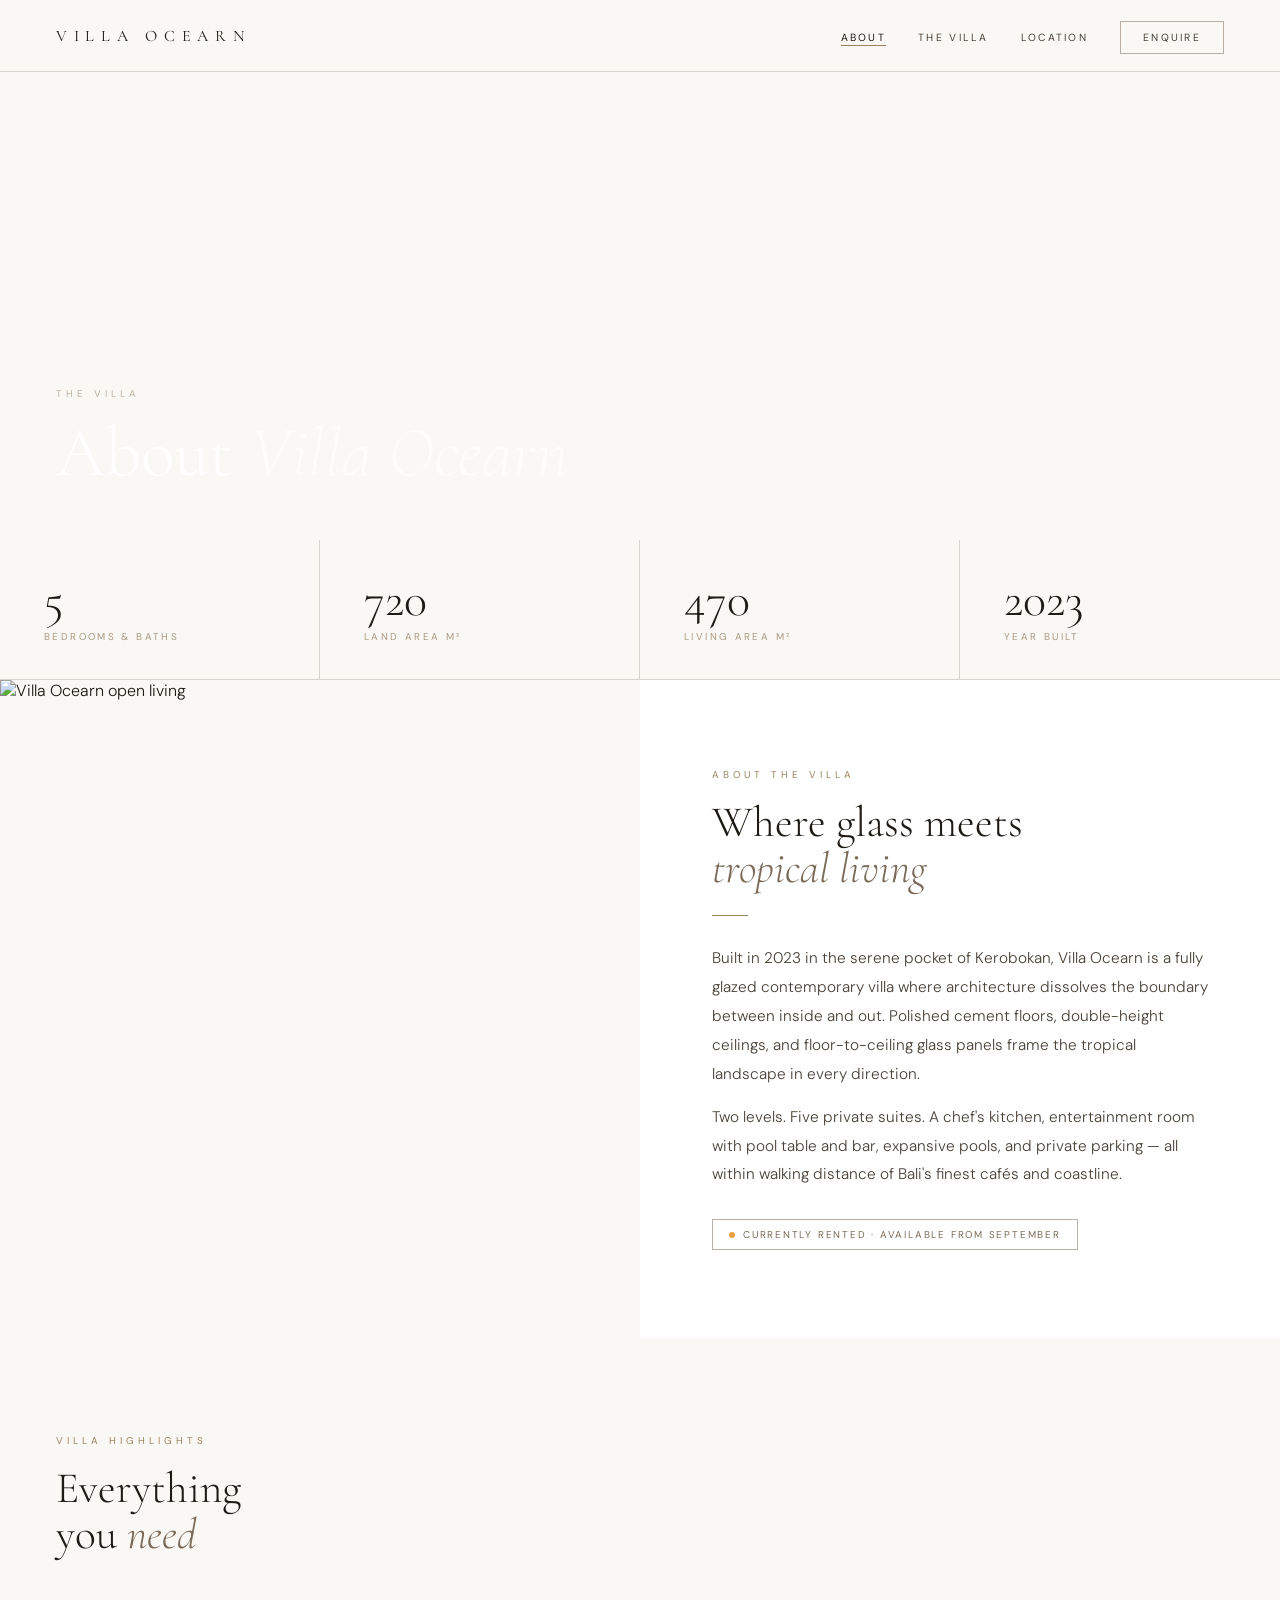
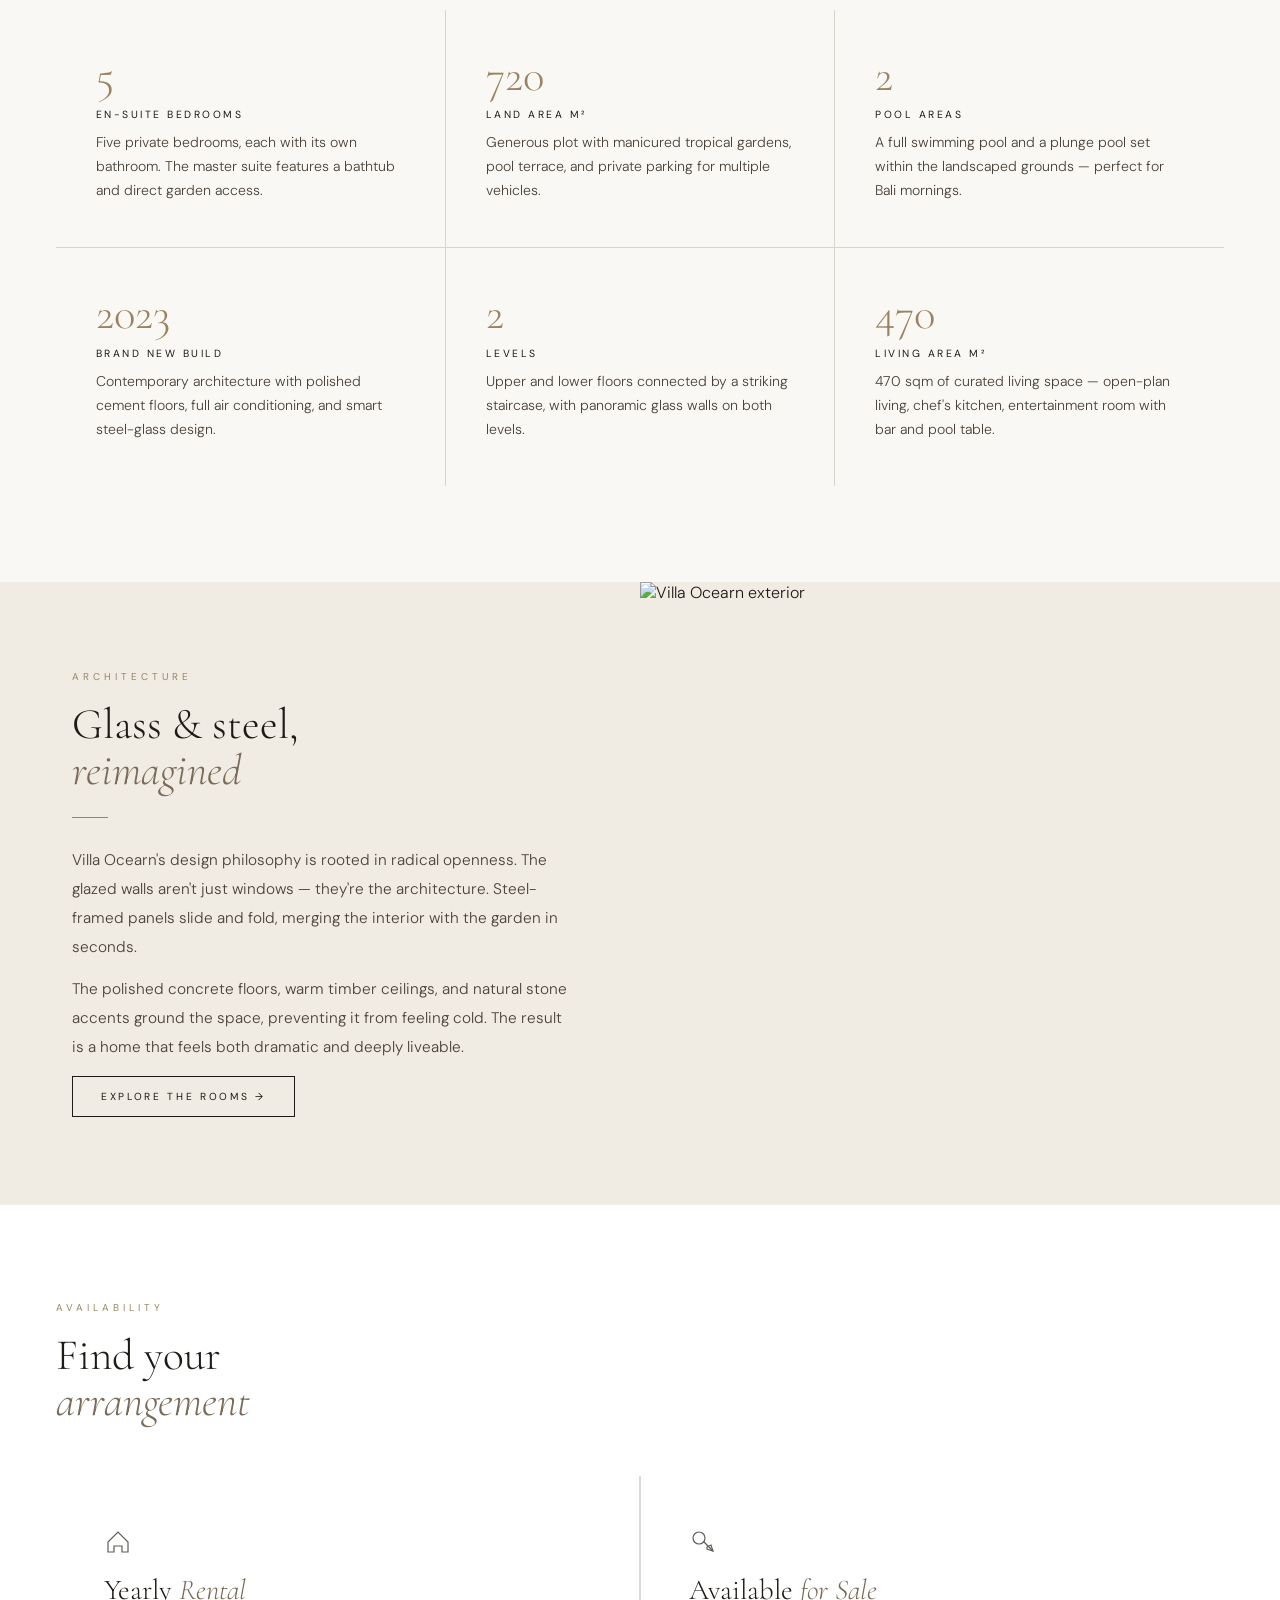
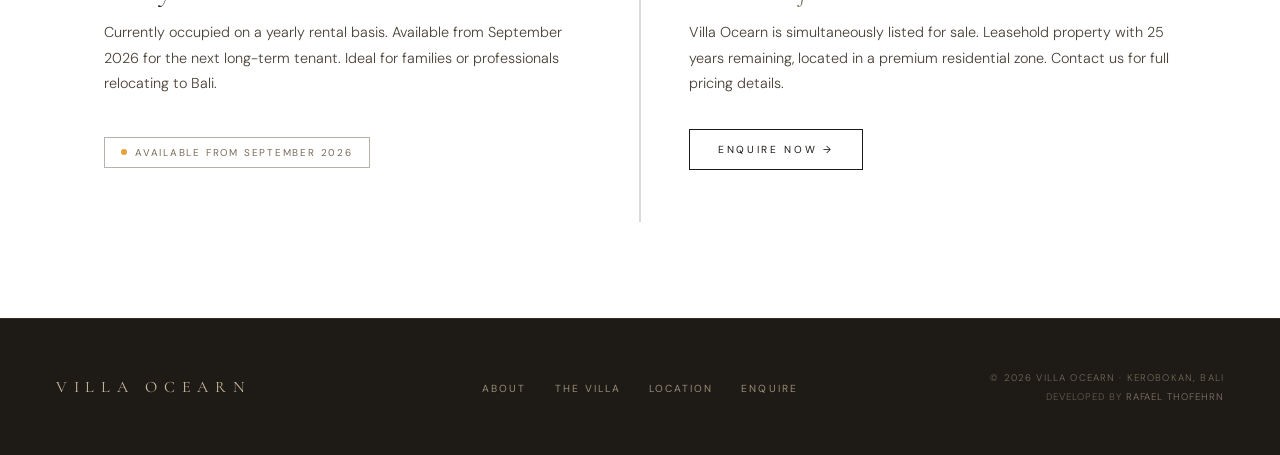
==== commit d11b8631: "Update about.html" ====
--- a/about.html
+++ b/about.html
@@ -130,7 +130,7 @@
 <!-- INTRO SPLIT -->
 <section class="intro-split">
   <div class="intro-img">
-    <img src="https://content1.gillesdemunter.com/1027/listing_1027_1721523468_2959.jpg" alt="Villa Ocearn open living">
+    <img src="https://content3.gillesdemunter.com/1027/listing_1027_1721475173_9238.jpg" alt="Villa Ocearn open living">
   </div>
   <div class="intro-copy reveal">
     <span class="eyebrow">About the Villa</span>
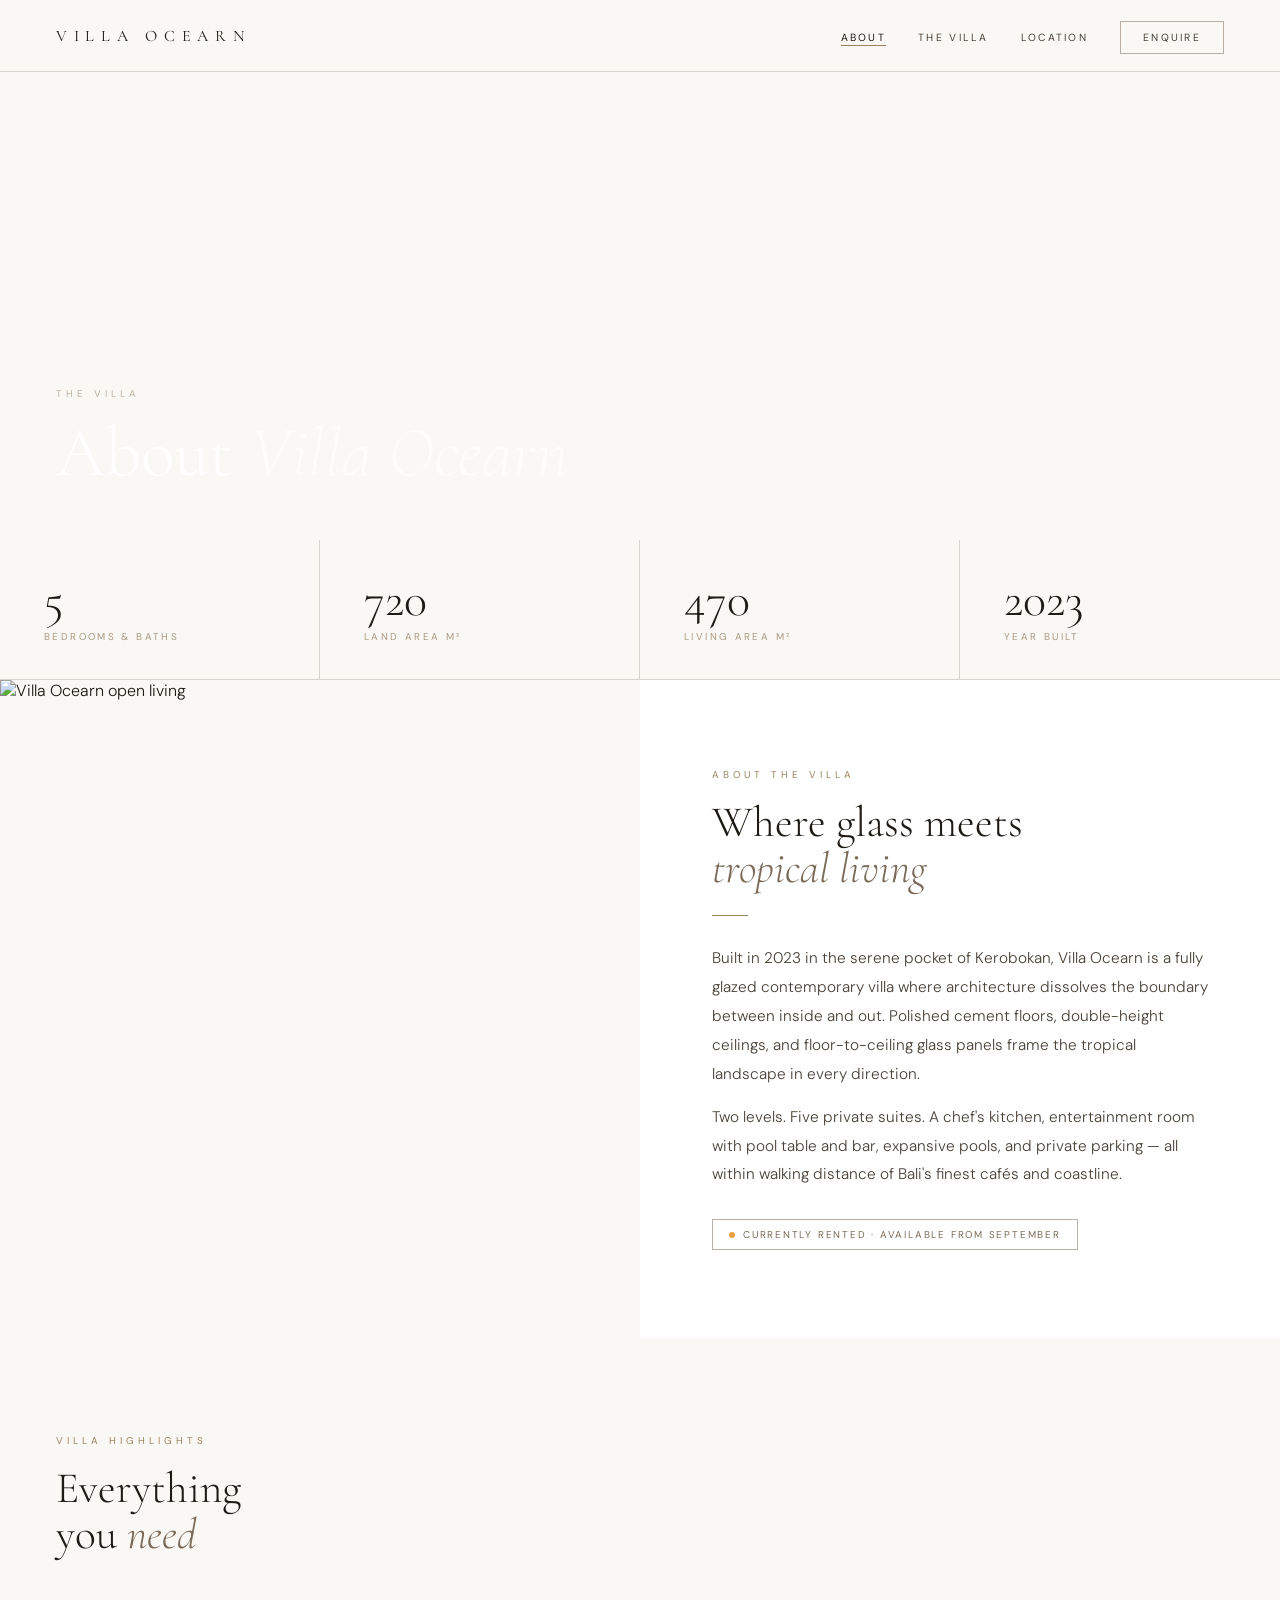
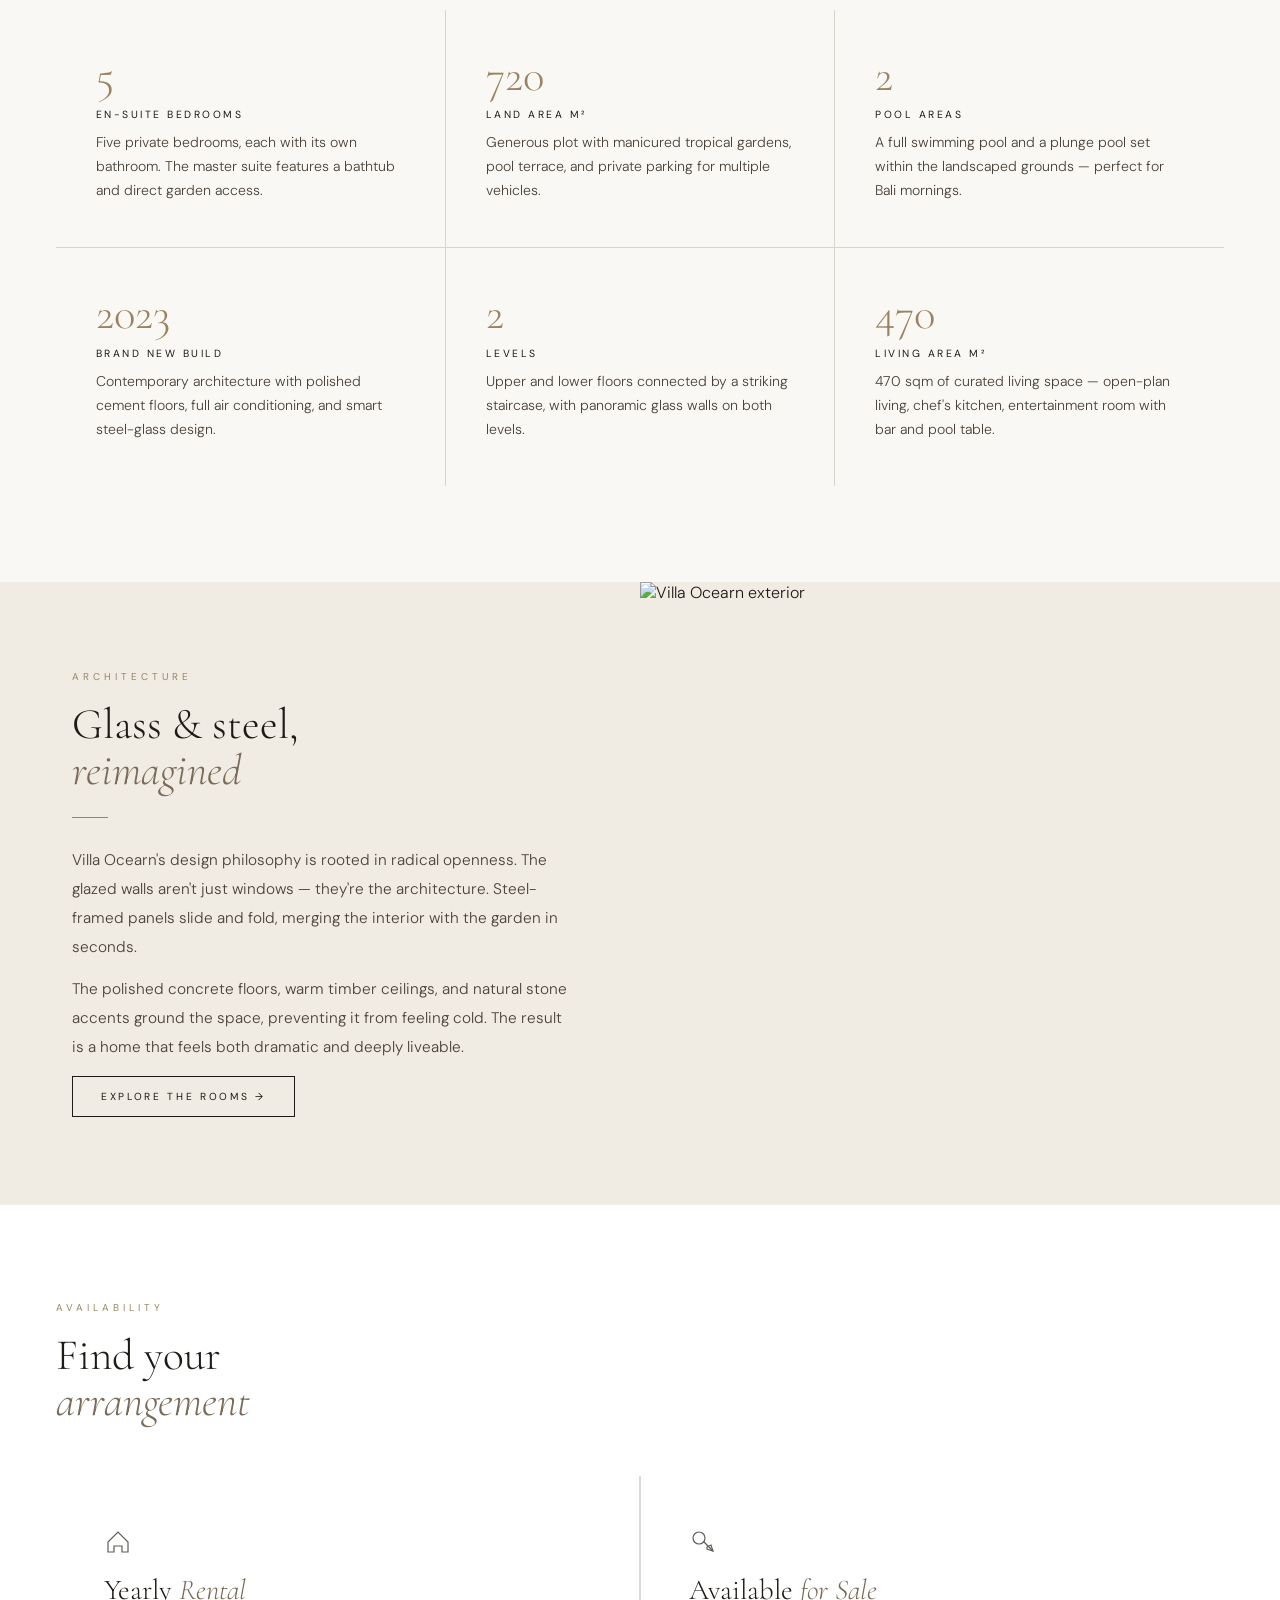
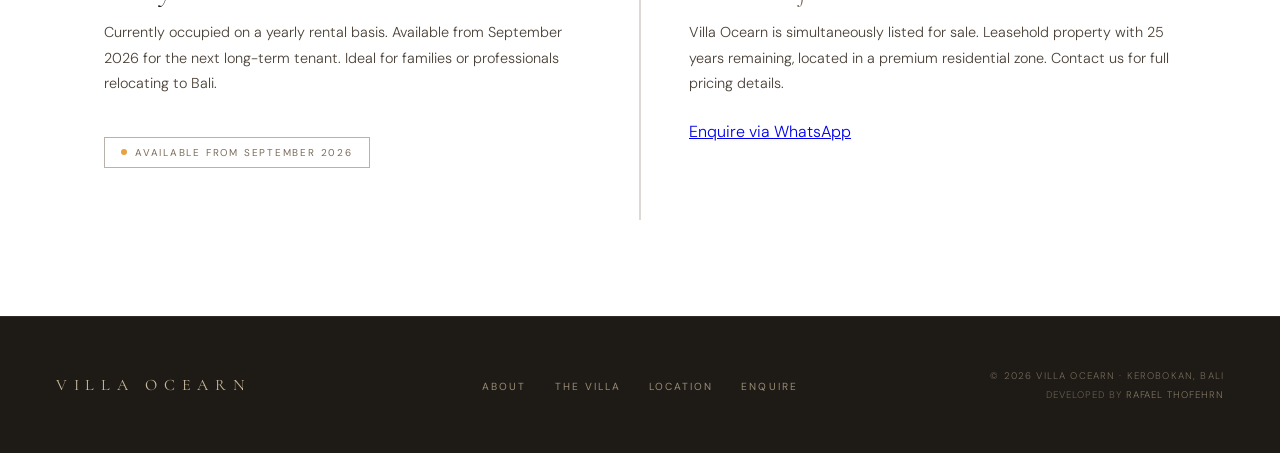
==== commit 7a197405: "Update about.html" ====
--- a/about.html
+++ b/about.html
@@ -112,7 +112,7 @@
 
 <!-- PAGE HERO -->
 <div class="page-hero">
-  <div class="page-hero-bg" style="background-image:url('https://content5.gillesdemunter.com/1027/listing_1027_1721523468_2959.jpg')"></div>
+  <div class="page-hero-bg" style="background-image:url('https://content1.gillesdemunter.com/1027/listing_1027_1721475029_6579.jpg')"></div>
   <div class="page-hero-content">
     <span class="eyebrow">The Villa</span>
     <h1>About <em>Villa Ocearn</em></h1>
@@ -220,7 +220,9 @@
       </svg>
       <h3 class="avail-title">Available <em>for Sale</em></h3>
       <p class="avail-desc">Villa Ocearn is simultaneously listed for sale. Leasehold property with 25 years remaining, located in a premium residential zone. Contact us for full pricing details.</p>
-      <a href="enquire.html" class="btn-outline" style="margin-top:8px">Enquire Now →</a>
+      <a href="https://wa.me/6281239857976?text=Hello%2C%20I%27m%20interested%20in%20Villa%20Ocearn%20in%20Kerobokan%2C%20Bali.%20Could%20you%20send%20me%20more%20details%3F"
+         target="_blank" rel="noopener" class="btn-wa"> Enquire via WhatsApp
+      </a>
     </div>
   </div>
 </section>
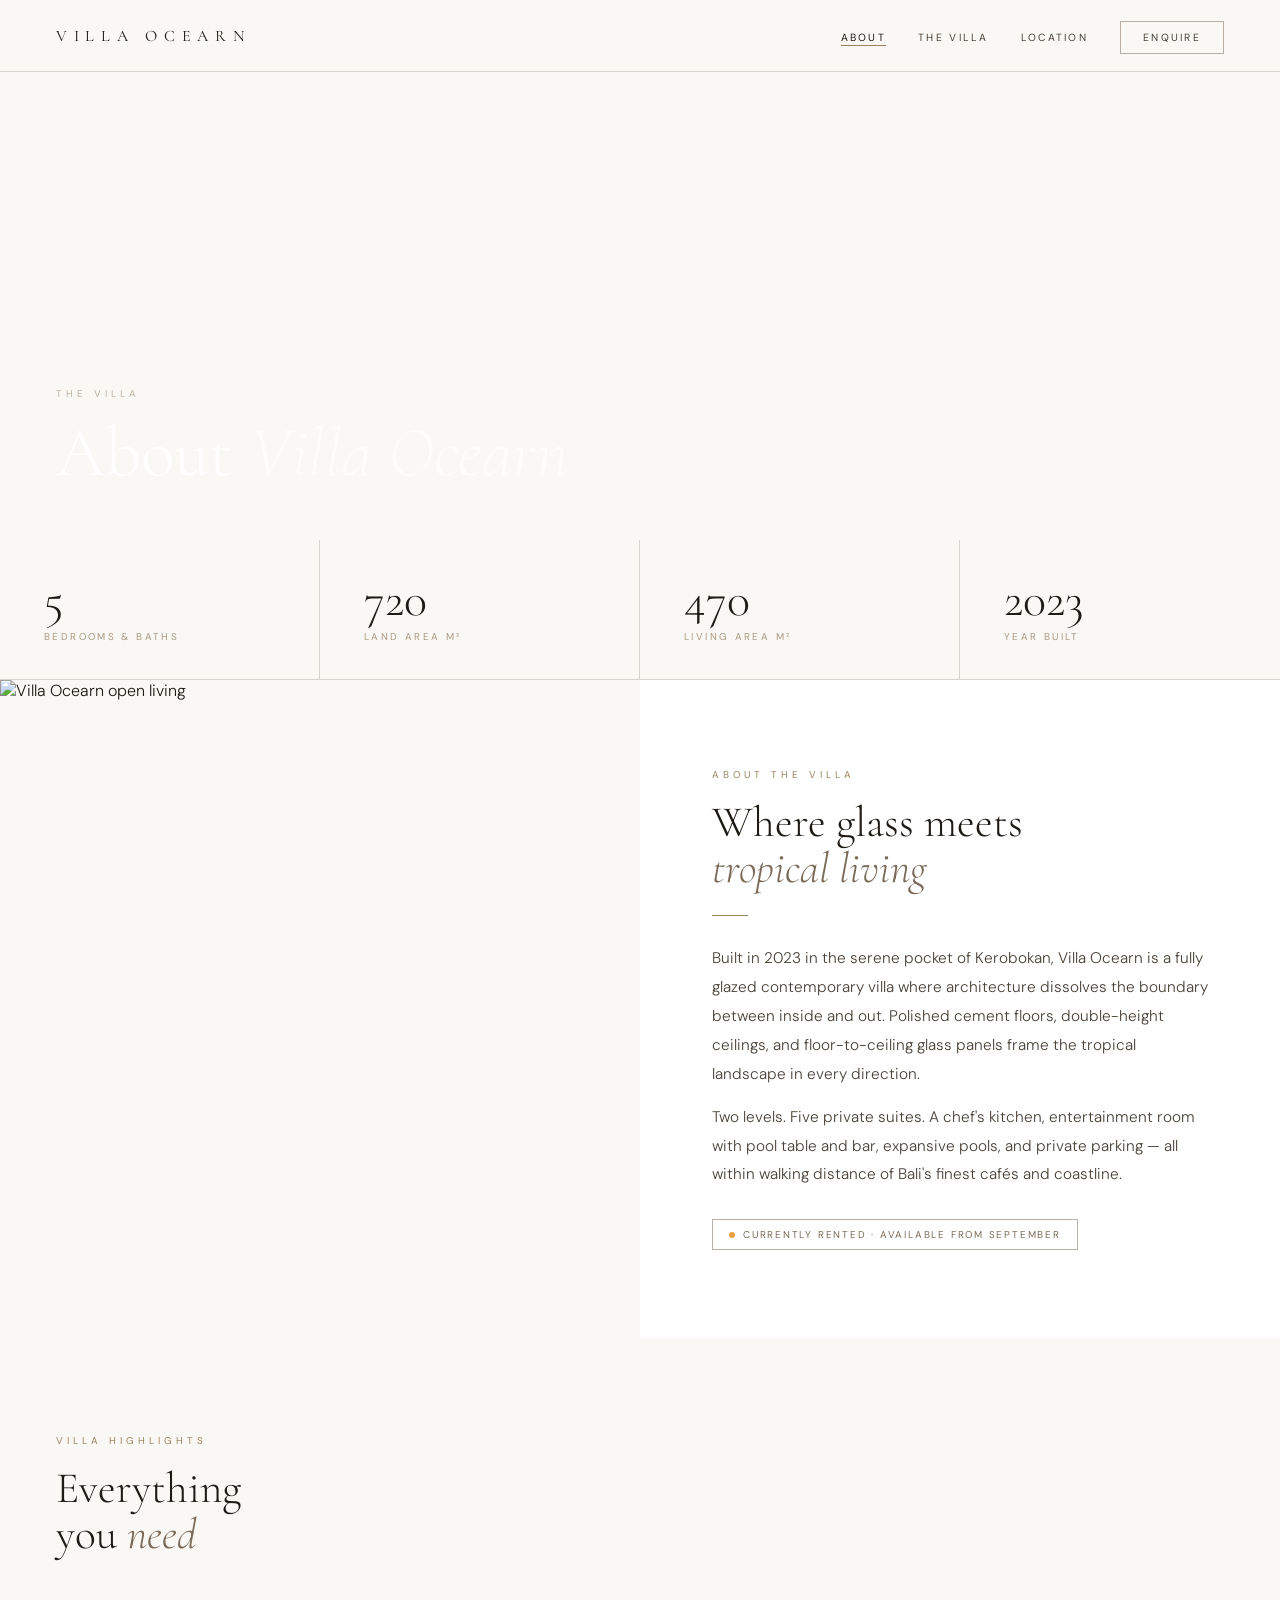
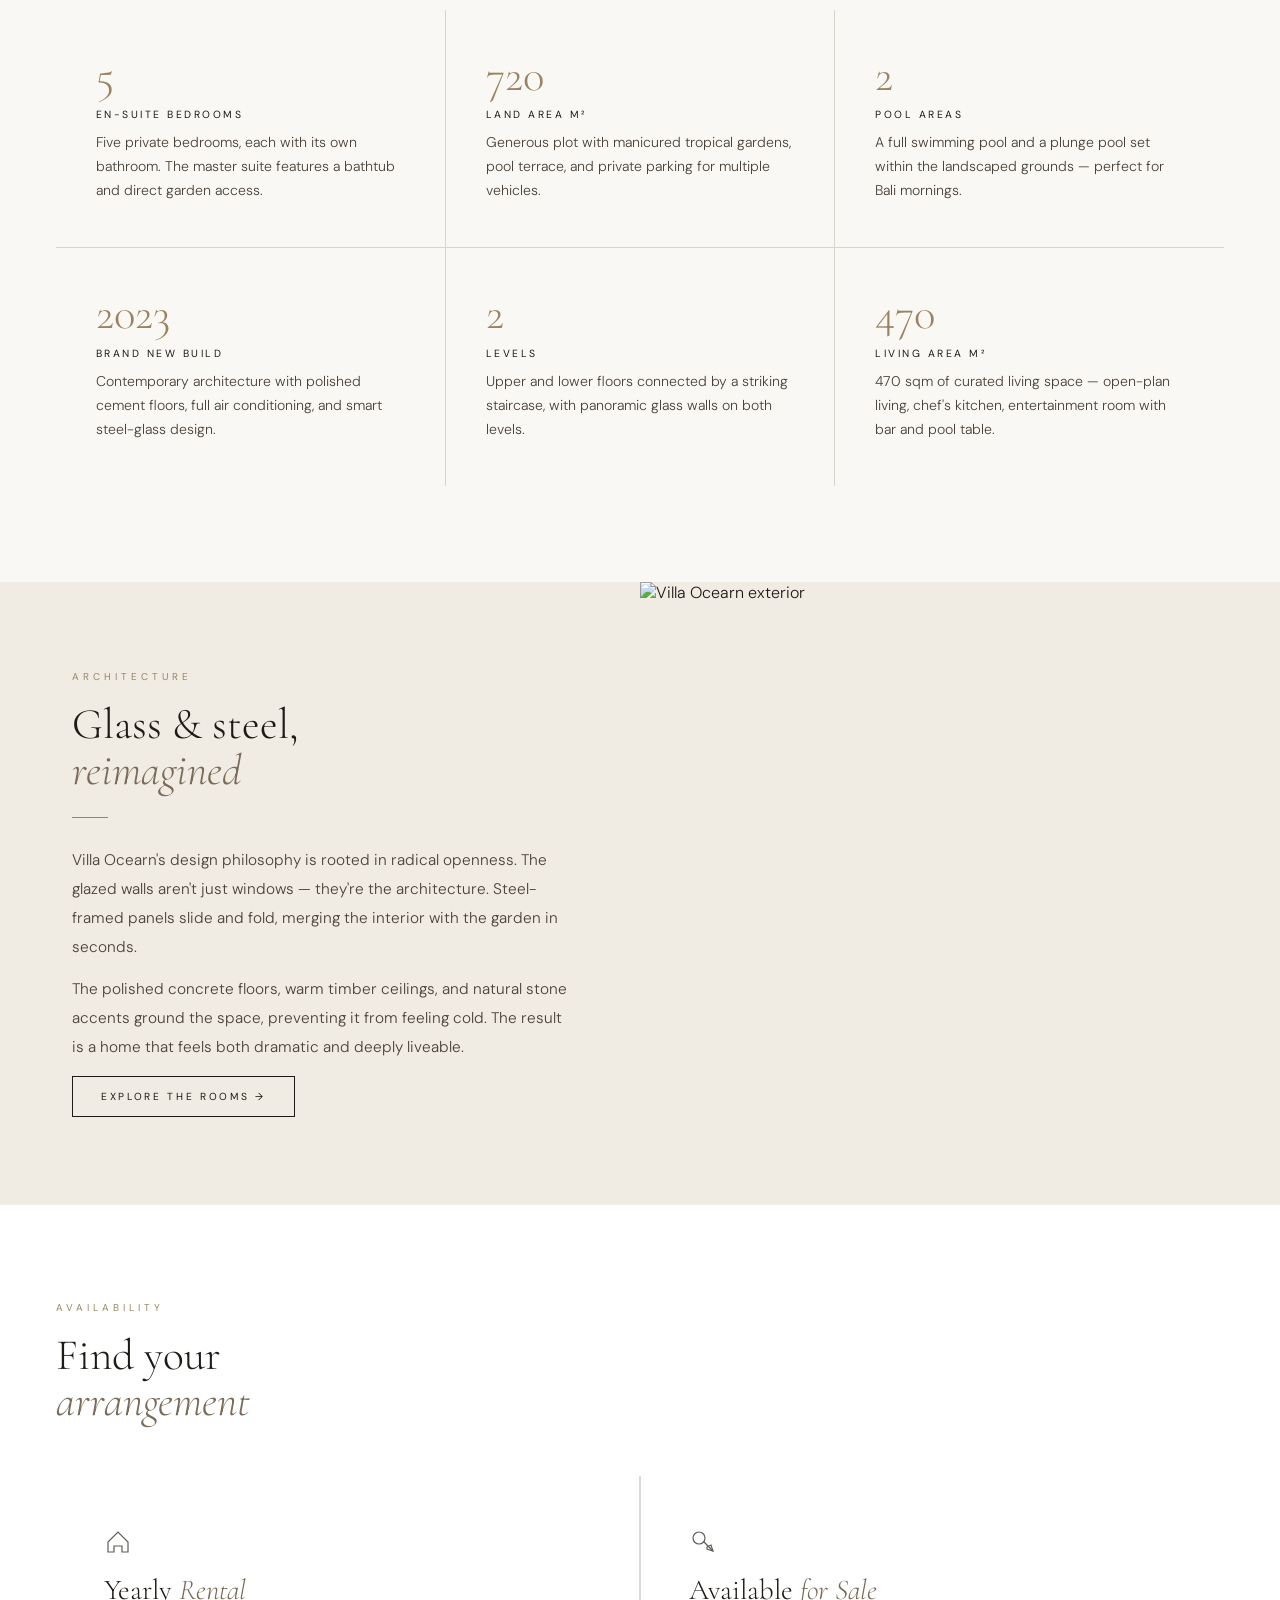
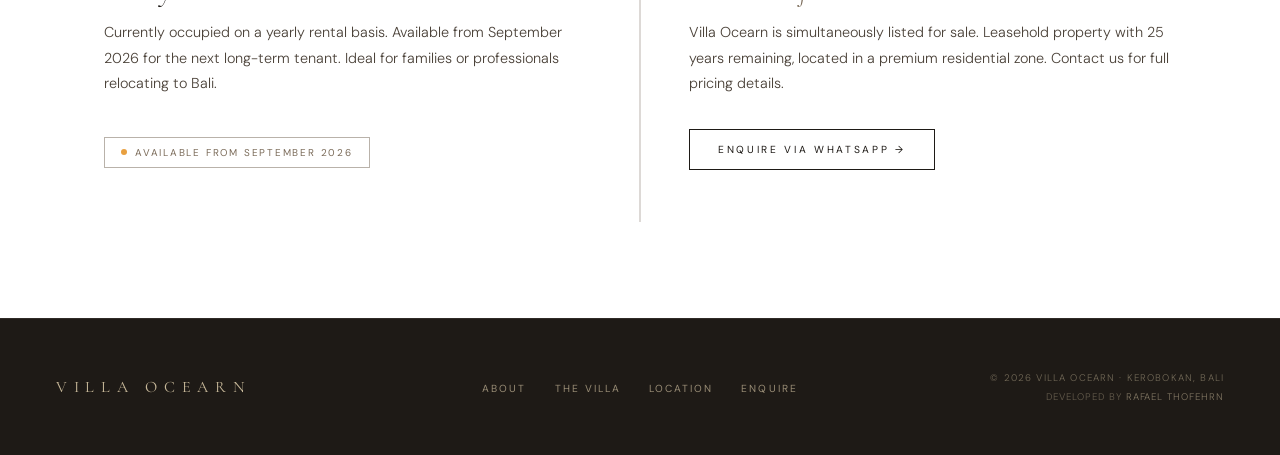
==== commit 0456b3f2: "Update about.html" ====
--- a/about.html
+++ b/about.html
@@ -220,9 +220,7 @@
       </svg>
       <h3 class="avail-title">Available <em>for Sale</em></h3>
       <p class="avail-desc">Villa Ocearn is simultaneously listed for sale. Leasehold property with 25 years remaining, located in a premium residential zone. Contact us for full pricing details.</p>
-      <a href="https://wa.me/6281239857976?text=Hello%2C%20I%27m%20interested%20in%20Villa%20Ocearn%20in%20Kerobokan%2C%20Bali.%20Could%20you%20send%20me%20more%20details%3F"
-         target="_blank" rel="noopener" class="btn-wa"> Enquire via WhatsApp
-      </a>
+      <a href="https://wa.me/6281239857976?text=Hello%2C%20I%27m%20interested%20in%20Villa%20Ocearn%20in%20Kerobokan%2C%20Bali.%20Could%20you%20send%20me%20more%20details%3F" class="btn-outline" style="margin-top:8px">Enquire Via Whatsapp →</a>
     </div>
   </div>
 </section>
